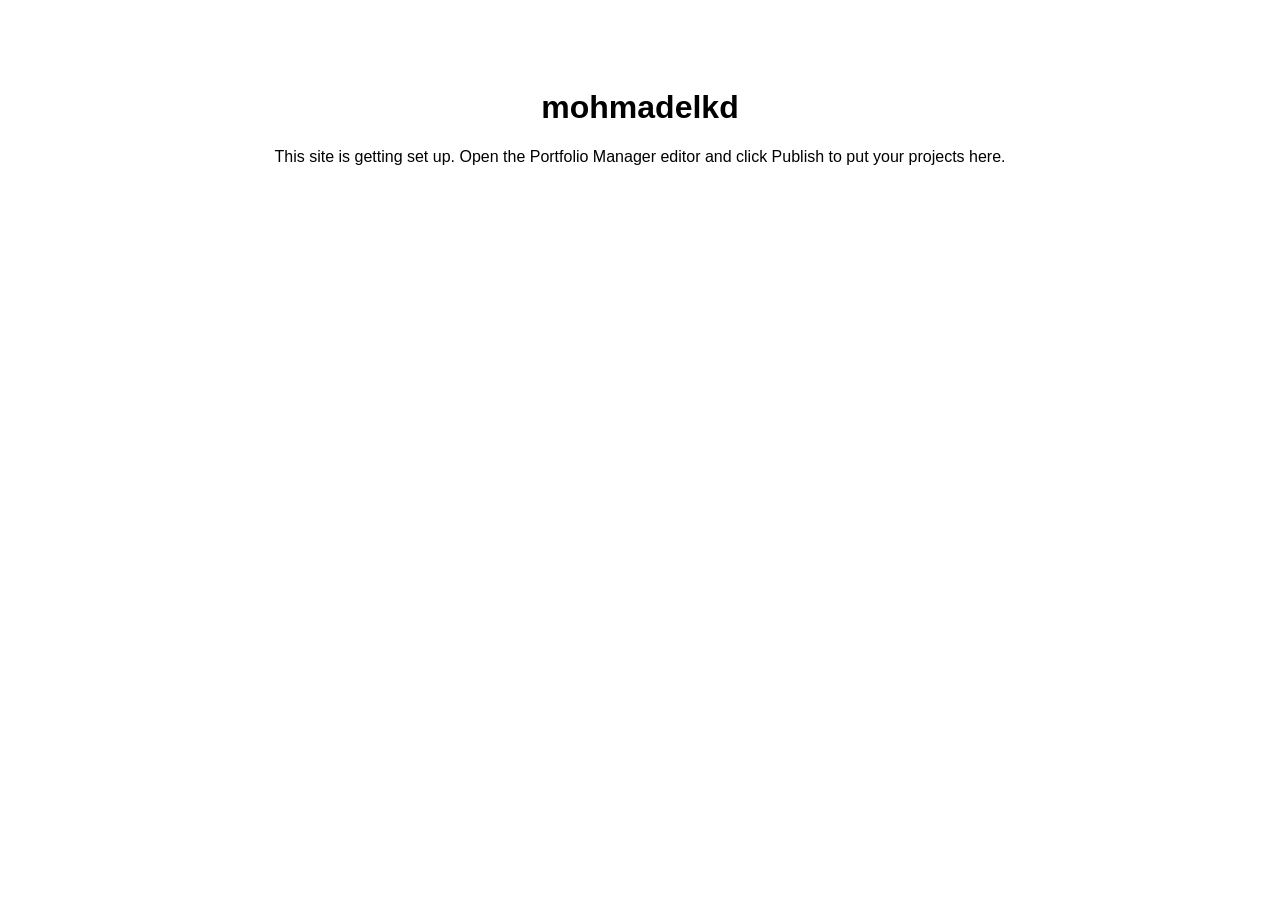
==== index.html @ 54a60931 "Starter page" ====
﻿<!DOCTYPE html><html lang="en"><head><meta charset="utf-8"><meta name="viewport" content="width=device-width, initial-scale=1"><title>mohmadelkd</title></head><body style="font-family:sans-serif;text-align:center;padding:60px 20px"><h1>mohmadelkd</h1><p>This site is getting set up. Open the Portfolio Manager editor and click Publish to put your projects here.</p></body></html>
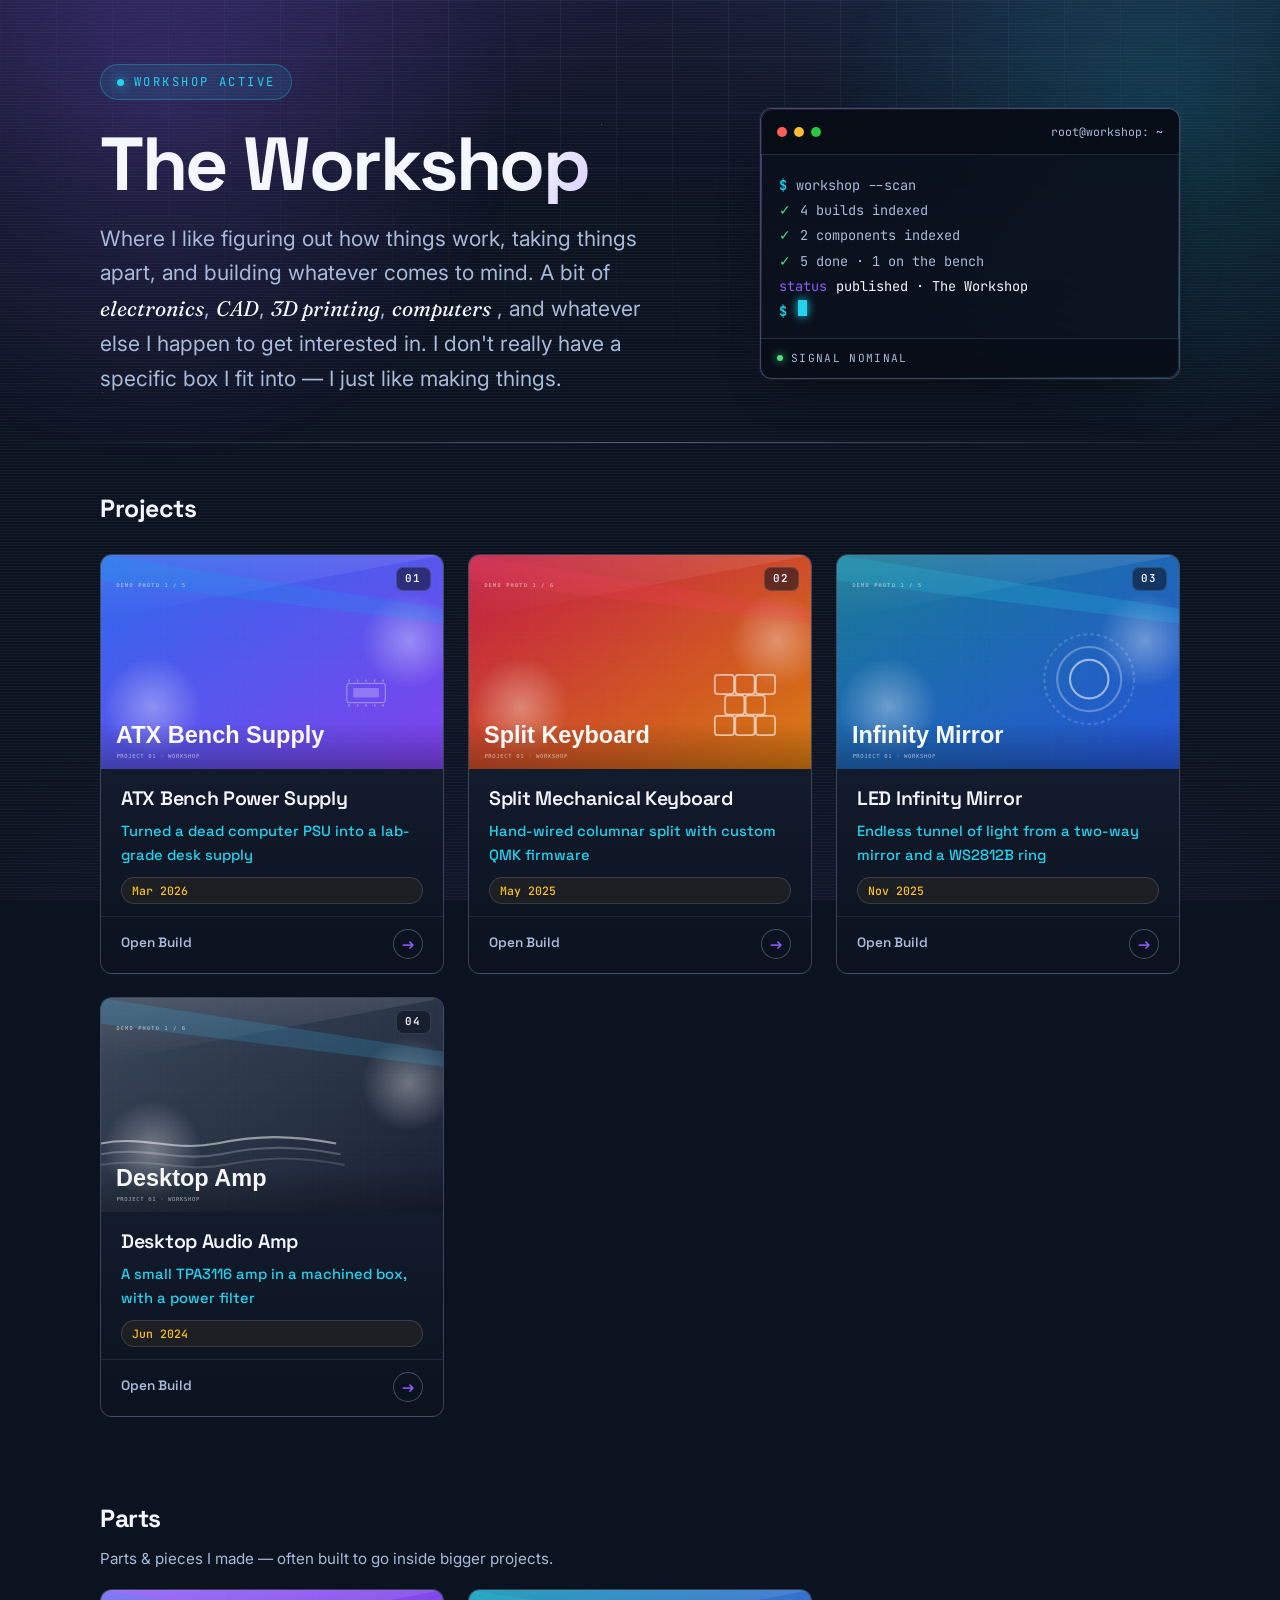
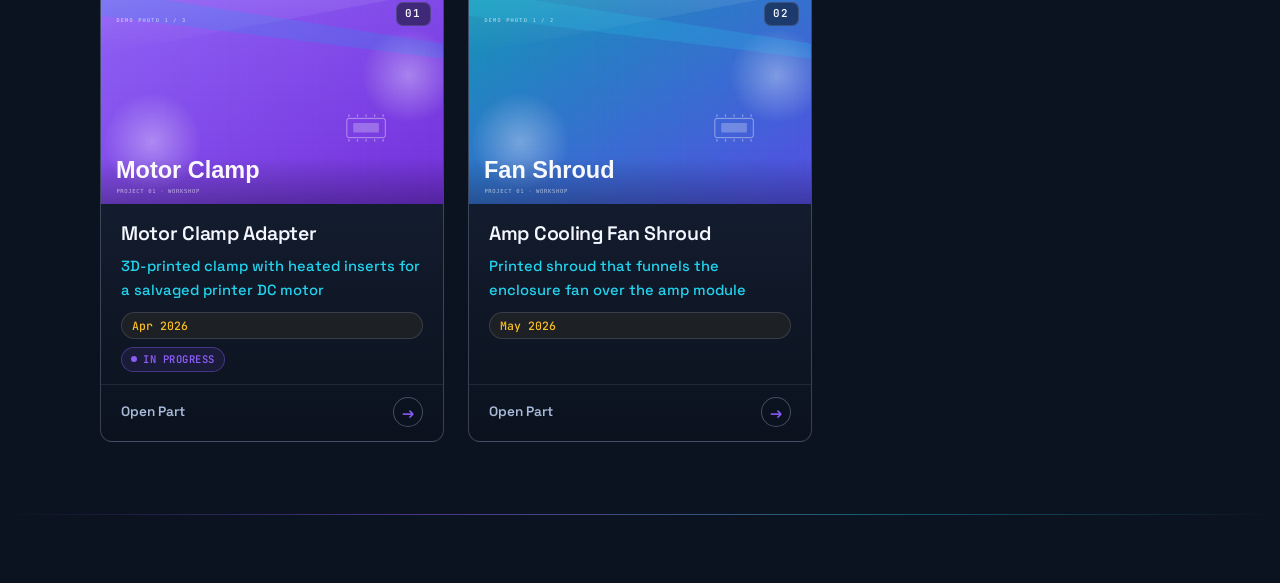
==== commit 16c33ae7: "Publish portfolio-2026-08-17-201203" ====
--- a/index.html
+++ b/index.html
@@ -1 +1,155 @@
-﻿<!DOCTYPE html><html lang="en"><head><meta charset="utf-8"><meta name="viewport" content="width=device-width, initial-scale=1"><title>mohmadelkd</title></head><body style="font-family:sans-serif;text-align:center;padding:60px 20px"><h1>mohmadelkd</h1><p>This site is getting set up. Open the Portfolio Manager editor and click Publish to put your projects here.</p></body></html>
+<!doctype html>
+<html lang="en">
+<head>
+<meta charset="utf-8">
+<meta name="viewport" content="width=device-width, initial-scale=1">
+<title>The Workshop</title>
+<meta name="description" content="Where I like figuring out how things work, taking things apart, and building whatever comes to mind.
+
+A bit of *electronics*, *CAD*, *3D printing*, *computers* , and whatever else I happen to get interested in.
+
+I don't really have a specific box I fit into — I just like making things.">
+<script>document.documentElement.classList.add('js');</script>
+<style>.js body{opacity:0}</style>
+<link rel="stylesheet" href="assets/theme.css">
+<link rel="preconnect" href="https://fonts.googleapis.com">
+<link rel="preconnect" href="https://fonts.gstatic.com" crossorigin>
+<link rel="preload" href="https://fonts.googleapis.com/css2?family=Space+Grotesk:wght@500;600;700&family=Inter:wght@400;500;600&family=JetBrains+Mono:wght@400;500&family=Fraunces:ital,opsz,wght@1,9..144,400;1,9..144,600&display=swap" as="style" onload="this.onload=null;this.rel='stylesheet'">
+<noscript><link href="https://fonts.googleapis.com/css2?family=Space+Grotesk:wght@500;600;700&family=Inter:wght@400;500;600&family=JetBrains+Mono:wght@400;500&family=Fraunces:ital,opsz,wght@1,9..144,400;1,9..144,600&display=swap" rel="stylesheet"></noscript>
+<link rel="icon" href="assets/media/1786723901232-506325-3182fc18-5347-4955-a95a-873f45f7f53d.png">
+<style>:root{--accent:#8b5cf6;--accent-2:#22d3ee;--radius:12px;--page-max:1120px;--grid-min:320px}</style>
+</head>
+<body data-page="index" class="anim-lively">
+
+<main>
+  <section class="hero">
+    <div class="hero-bg" aria-hidden="true">
+      <span class="hero-glow glow-a"></span>
+      <span class="hero-glow glow-b"></span>
+      <span class="hero-stars"></span>
+      <span class="hero-horizon"></span>
+    </div>
+    <div class="hero-inner">
+      <div class="hero-copy">
+        <span class="hero-overline" data-reveal>Workshop active</span>
+        <h1 class="hero-title" data-reveal>The Workshop</h1>
+        <p class="hero-tagline" data-reveal>Where I like figuring out how things work, taking things apart, and building whatever comes to mind.
+
+A bit of <em>electronics</em>, <em>CAD</em>, <em>3D printing</em>, <em>computers</em> , and whatever else I happen to get interested in.
+
+I don&#39;t really have a specific box I fit into — I just like making things.</p>
+        <div class="hero-meta" data-reveal></div>
+        
+      </div>
+      <aside class="hero-term" data-reveal aria-label="Workshop status">
+        <header class="term-head">
+          <span class="term-dot r"></span><span class="term-dot y"></span><span class="term-dot g"></span>
+          <span class="term-title">root@workshop: ~</span>
+        </header>
+        <div class="term-body">
+          <p class="term-line"><span class="t-p">$</span> workshop --scan</p>
+          <p class="term-line"><span class="t-ok">✓</span> 4 builds indexed</p>
+          <p class="term-line"><span class="t-ok">✓</span> 2 components indexed</p>
+          <p class="term-line"><span class="t-ok">✓</span> 5 done · 1 on the bench</p>
+          <p class="term-line"><span class="t-k">status</span><span class="t-v">published · The Workshop</span></p>
+          <p class="term-line"><span class="t-p">$</span><span class="term-cursor"></span></p>
+        </div>
+        <footer class="term-foot"><span class="tf-dot"></span> signal nominal</footer>
+      </aside>
+    </div>
+  </section>
+  
+  <section class="grid-section" data-reveal>
+    
+    <div class="grid-section-head">
+      <h2 class="grid-section-title">Projects</h2>
+      
+    </div>
+    <div class="grid" id="projectGrid">
+      
+      <a class="card" data-reveal href="projects/atx-bench-power-supply/">
+        <span class="card-index">01</span>
+        <div class="card-media"><img src="assets/media/atx-bench-power-supply-1.svg" alt="ATX Bench Power Supply" loading="lazy"></div>
+        <div class="card-body">
+          <h2>ATX Bench Power Supply</h2>
+          <p class="card-subtitle">Turned a dead computer PSU into a lab-grade desk supply</p>
+          <span class="date-badge">Mar 2026</span>
+          
+        </div>
+        <span class="card-go"><span class="card-go-label">Open Build</span><span class="card-go-arrow">→</span></span>
+      </a>
+      <a class="card" data-reveal href="projects/split-mechanical-keyboard/">
+        <span class="card-index">02</span>
+        <div class="card-media"><img src="assets/media/split-mechanical-keyboard-1.svg" alt="Split Mechanical Keyboard" loading="lazy"></div>
+        <div class="card-body">
+          <h2>Split Mechanical Keyboard</h2>
+          <p class="card-subtitle">Hand-wired columnar split with custom QMK firmware</p>
+          <span class="date-badge">May 2025</span>
+          
+        </div>
+        <span class="card-go"><span class="card-go-label">Open Build</span><span class="card-go-arrow">→</span></span>
+      </a>
+      <a class="card" data-reveal href="projects/led-infinity-mirror/">
+        <span class="card-index">03</span>
+        <div class="card-media"><img src="assets/media/led-infinity-mirror-1.svg" alt="LED Infinity Mirror" loading="lazy"></div>
+        <div class="card-body">
+          <h2>LED Infinity Mirror</h2>
+          <p class="card-subtitle">Endless tunnel of light from a two-way mirror and a WS2812B ring</p>
+          <span class="date-badge">Nov 2025</span>
+          
+        </div>
+        <span class="card-go"><span class="card-go-label">Open Build</span><span class="card-go-arrow">→</span></span>
+      </a>
+      <a class="card" data-reveal href="projects/desktop-audio-amp/">
+        <span class="card-index">04</span>
+        <div class="card-media"><img src="assets/media/desktop-audio-amp-1.svg" alt="Desktop Audio Amp" loading="lazy"></div>
+        <div class="card-body">
+          <h2>Desktop Audio Amp</h2>
+          <p class="card-subtitle">A small TPA3116 amp in a machined box, with a power filter</p>
+          <span class="date-badge">Jun 2024</span>
+          
+        </div>
+        <span class="card-go"><span class="card-go-label">Open Build</span><span class="card-go-arrow">→</span></span>
+      </a>
+    </div>
+  </section>
+  
+  <section class="grid-section" data-reveal>
+    
+    <div class="grid-section-head">
+      <h2 class="grid-section-title">Parts</h2>
+      <p class="grid-section-sub">Parts &amp; pieces I made — often built to go inside bigger projects.</p>
+    </div>
+    <div class="grid" id="componentGrid">
+      
+      <a class="card" data-reveal href="components/motor-clamp-adapter/">
+        <span class="card-index">01</span>
+        <div class="card-media"><img src="assets/media/motor-clamp-adapter-1.svg" alt="Motor Clamp Adapter" loading="lazy"></div>
+        <div class="card-body">
+          <h2>Motor Clamp Adapter</h2>
+          <p class="card-subtitle">3D-printed clamp with heated inserts for a salvaged printer DC motor</p>
+          <span class="date-badge">Apr 2026</span>
+          <span class="status-chip status-in-progress">In progress</span>
+        </div>
+        <span class="card-go"><span class="card-go-label">Open Part</span><span class="card-go-arrow">→</span></span>
+      </a>
+      <a class="card" data-reveal href="components/amp-fan-shroud/">
+        <span class="card-index">02</span>
+        <div class="card-media"><img src="assets/media/amp-fan-shroud-1.svg" alt="Amp Cooling Fan Shroud" loading="lazy"></div>
+        <div class="card-body">
+          <h2>Amp Cooling Fan Shroud</h2>
+          <p class="card-subtitle">Printed shroud that funnels the enclosure fan over the amp module</p>
+          <span class="date-badge">May 2026</span>
+          
+        </div>
+        <span class="card-go"><span class="card-go-label">Open Part</span><span class="card-go-arrow">→</span></span>
+      </a>
+    </div>
+  </section>
+</main>
+<footer class="footer" data-reveal="fade"><div class="footer-inner"></div></footer>
+<script>window.__SITE__ = {"siteName":"The Workshop","tagline":"Where I like figuring out how things work, taking things apart, and building whatever comes to mind.\n\nA bit of *electronics*, *CAD*, *3D printing*, *computers* , and whatever else I happen to get interested in.\n\nI don't really have a specific box I fit into — I just like making things.","about":"","links":[],"showDates":true,"showMeta":false,"favicon":"1786723901232-506325-3182fc18-5347-4955-a95a-873f45f7f53d.png","social":[],"heroOverline":"Workshop active","termTitle":"root@workshop: ~","termScan":"workshop --scan","termFoot":"signal nominal","componentsTitle":"Parts","componentsSub":"","showComponents":true,"projectsTitle":"Projects","projectsSub":"","showProjects":true,"emptyProjects":"No projects yet.","backLabel":"All builds","tabTitle":""};</script>
+<script>window.__PROJECTS__ = [{"slug":"atx-bench-power-supply","title":"ATX Bench Power Supply","subtitle":"Turned a dead computer PSU into a lab-grade desk supply","date":"Mar 2026","dateIso":"2026-03-14","showDate":true,"cover":"atx-bench-power-supply-1.svg","featured":true,"photoCount":5,"excerpt":"The build A dead 450 W ATX supply became the most-used thing on my bench. One weekend, a handful of parts, and a healthy respect for","status":"done"},{"slug":"split-mechanical-keyboard","title":"Split Mechanical Keyboard","subtitle":"Hand-wired columnar split with custom QMK firmware","date":"May 2025","dateIso":"2025-05-18","showDate":true,"cover":"split-mechanical-keyboard-1.svg","featured":true,"photoCount":6,"excerpt":"The plan A columnar-staggered split keyboard, hand-wired and running QMK. No PCB — a 3D-printed plate, a bag of switches, and a long evening with an","status":"done"},{"slug":"led-infinity-mirror","title":"LED Infinity Mirror","subtitle":"Endless tunnel of light from a two-way mirror and a WS2812B ring","date":"Nov 2025","dateIso":"2025-11-02","showDate":true,"cover":"led-infinity-mirror-1.svg","featured":false,"photoCount":5,"excerpt":"How it works A two-way mirror facing a real mirror with LEDs between them. Light bounces back and forth, so the reflection looks infinite. - 24-pixel","status":"done"},{"slug":"desktop-audio-amp","title":"Desktop Audio Amp","subtitle":"A small TPA3116 amp in a machined box, with a power filter","date":"Jun 2024","dateIso":"2024-06-11","showDate":true,"cover":"desktop-audio-amp-1.svg","featured":false,"photoCount":6,"excerpt":"The project A ~30 W per channel desktop amp built around a TPA3116D2 module, an aluminum enclosure, and a clean 19 V supply. - Added a","status":"done"}];</script>
+<script src="assets/app.js"></script>
+</body>
+</html>
--- a/assets/theme.css
+++ b/assets/theme.css
@@ -0,0 +1,1689 @@
+:root {
+  --bg: #0c1320;
+  --bg-soft: #162138;
+  --bg-raised: #1e2b45;
+  --chip-bg: rgba(22, 33, 56, 0.66);
+  --field-bg: rgba(22, 33, 56, 0.78);
+  --border: rgba(196, 210, 240, 0.16);
+  --border-strong: rgba(196, 210, 240, 0.3);
+  --text: #f4f7ff;
+  --text-dim: #a8bad8;
+  --accent: #8b5cf6;
+  --accent-2: #22d3ee;
+  --warn: #fbbf24;
+  --radius: 14px;
+  --radius-ctrl: 6px;
+  --page-max: 1120px;
+  --grid-min: 320px;
+  --font-body: "Inter", -apple-system, BlinkMacSystemFont, "Segoe UI", Roboto, sans-serif;
+  --font-display: "Space Grotesk", "Inter", system-ui, sans-serif;
+  --font-mono: "JetBrains Mono", ui-monospace, "Cascadia Code", Consolas, monospace;
+  --glow-accent: 0 0 24px color-mix(in srgb, var(--accent) 35%, transparent);
+  --shadow-card: 0 1px 0 rgba(255, 255, 255, 0.03) inset, 0 18px 40px -18px rgba(0, 0, 0, 0.6);
+  --shadow-lift: 0 1px 0 rgba(255, 255, 255, 0.04) inset, 0 30px 60px -20px rgba(0, 0, 0, 0.75), 0 0 0 1px color-mix(in srgb, var(--accent) 18%, transparent);
+  --ease-out: cubic-bezier(0.16, 1, 0.3, 1);
+  --ease-in-out: cubic-bezier(0.65, 0, 0.35, 1);
+  --dur-micro: 0.16s;
+  --dur-hover: 0.3s;
+  --dur-enter: 0.75s;
+}
+
+* { box-sizing: border-box; }
+
+html {
+  overflow-x: hidden;
+  scrollbar-width: thin;
+  scrollbar-color: var(--accent) var(--bg-soft);
+}
+
+/* Elegant custom scrollbar: a slim gradient pill floating on a soft rail */
+::-webkit-scrollbar { width: 13px; height: 13px; background: transparent; }
+::-webkit-scrollbar-track {
+  background: linear-gradient(180deg, rgba(148, 163, 184, 0.08), rgba(148, 163, 184, 0.02));
+  border-radius: 99px;
+  margin: 3px 3px 3px 1px;
+}
+::-webkit-scrollbar-thumb {
+  background: linear-gradient(180deg, var(--accent), var(--accent-2));
+  border: 4px solid transparent;
+  border-radius: 99px;
+  background-clip: padding-box;
+  min-height: 44px;
+  box-shadow: 0 0 12px color-mix(in srgb, var(--accent) 35%, transparent);
+}
+::-webkit-scrollbar-thumb:hover {
+  border-width: 3px;
+  box-shadow: 0 0 18px color-mix(in srgb, var(--accent) 70%, transparent);
+}
+::-webkit-scrollbar-thumb:active { border-width: 3px; }
+::-webkit-scrollbar-corner { background: transparent; }
+
+body {
+  margin: 0;
+  background: var(--bg);
+  color: var(--text);
+  font-family: var(--font-body);
+  line-height: 1.65;
+  -webkit-font-smoothing: antialiased;
+  text-rendering: optimizeLegibility;
+}
+
+/* Animated ambient background */
+body::before {
+  content: "";
+  position: fixed;
+  inset: 0;
+  z-index: -2;
+  background:
+    radial-gradient(900px 480px at 12% -80px, color-mix(in srgb, var(--accent) 16%, transparent), transparent 60%),
+    radial-gradient(900px 480px at 88% -80px, color-mix(in srgb, var(--accent-2) 10%, transparent), transparent 60%),
+    radial-gradient(1200px 700px at 50% 115%, color-mix(in srgb, var(--accent) 6%, transparent), transparent 65%),
+    repeating-linear-gradient(0deg, rgba(196, 210, 240, 0.045) 0 1px, transparent 1px 3px),
+    var(--bg);
+}
+
+body::after {
+  content: "";
+  position: fixed;
+  top: -56px;
+  right: 0;
+  bottom: -56px;
+  left: 0;
+  z-index: -1;
+  pointer-events: none;
+  background-image:
+    linear-gradient(rgba(196, 210, 240, 0.07) 1px, transparent 1px),
+    linear-gradient(90deg, rgba(196, 210, 240, 0.07) 1px, transparent 1px);
+  background-size: 56px 56px;
+  -webkit-mask-image: radial-gradient(ellipse 90% 60% at 50% 0%, #000 20%, transparent 75%);
+  mask-image: radial-gradient(ellipse 90% 60% at 50% 0%, #000 20%, transparent 75%);
+  animation: grid-drift 30s linear infinite;
+  will-change: transform;
+}
+@keyframes grid-drift {
+  from { transform: translate3d(0, 0, 0); }
+  to { transform: translate3d(0, -56px, 0); }
+}
+
+a { color: var(--accent); text-decoration: none; }
+a:hover { text-decoration: underline; }
+
+img { max-width: 100%; display: block; }
+
+h1, h2, h3, h4, .card h2, .card-subtitle, .btn { font-family: var(--font-display); }
+
+:focus-visible {
+  outline: 2px solid var(--accent);
+  outline-offset: 3px;
+  border-radius: 6px;
+}
+
+/* ---------- Preview banner ---------- */
+.preview-banner {
+  position: sticky;
+  top: 0;
+  z-index: 60;
+  background: rgba(240, 136, 62, 0.14);
+  color: var(--warn);
+  border-bottom: 1px solid rgba(240, 136, 62, 0.35);
+  text-align: center;
+  padding: 8px 16px;
+  font-size: 0.85rem;
+  font-family: var(--font-mono);
+}
+
+/* ---------- Desktop recommendation on phones ---------- */
+.desktop-notice {
+  position: fixed;
+  right: 14px;
+  bottom: 14px;
+  left: 14px;
+  z-index: 90;
+  display: flex;
+  align-items: center;
+  justify-content: space-between;
+  gap: 12px;
+  padding: 12px 14px;
+  border-radius: 12px;
+  background: color-mix(in srgb, var(--bg) 82%, transparent);
+  backdrop-filter: blur(12px);
+  border: 1px solid rgba(139, 147, 163, 0.35);
+  box-shadow: 0 12px 32px rgba(0, 0, 0, 0.35);
+  color: var(--text);
+  font-size: 0.85rem;
+  font-family: var(--font-mono);
+  animation: notice-in 0.4s var(--ease-out) both;
+}
+.desktop-notice-close {
+  flex: 0 0 auto;
+  width: 28px;
+  height: 28px;
+  border: none;
+  border-radius: 8px;
+  background: transparent;
+  color: var(--text-dim);
+  font-size: 0.9rem;
+  line-height: 1;
+  cursor: pointer;
+  display: flex;
+  align-items: center;
+  justify-content: center;
+}
+.desktop-notice-close:hover { color: var(--text); background: rgba(139, 147, 163, 0.15); }
+@keyframes notice-in {
+  from { opacity: 0; transform: translateY(10px); }
+  to { opacity: 1; transform: translateY(0); }
+}
+@media (min-width: 700px) {
+  .desktop-notice { right: auto; left: 16px; bottom: 16px; max-width: 360px; }
+}
+
+/* ---------- Hero ---------- */
+.hero {
+  max-width: var(--page-max);
+  margin: 0 auto;
+  padding: 64px 20px 56px;
+  position: relative;
+}
+.hero-bg {
+  position: absolute;
+  top: 0;
+  bottom: 0;
+  left: 50%;
+  width: 100vw;
+  margin-left: -50vw;
+  overflow: hidden;
+  pointer-events: none;
+  z-index: 0;
+}
+.hero-bg::after {
+  content: "";
+  position: absolute;
+  inset: 0;
+  background: radial-gradient(140% 100% at 50% -10%, color-mix(in srgb, var(--accent) 10%, transparent), transparent 55%);
+}
+.hero > *:not(.hero-bg) { position: relative; z-index: 1; }
+.hero-glow {
+  position: absolute;
+  border-radius: 50%;
+  opacity: 0.5;
+  animation: hero-glow-breathe 20s ease-in-out infinite;
+  will-change: transform, opacity;
+}
+.hero-glow.glow-a {
+  width: 760px;
+  height: 760px;
+  top: -280px;
+  left: -220px;
+  background: radial-gradient(circle, color-mix(in srgb, var(--accent) 42%, transparent) 0%, transparent 68%);
+}
+.hero-glow.glow-b {
+  width: 680px;
+  height: 680px;
+  top: -220px;
+  right: -220px;
+  background: radial-gradient(circle, color-mix(in srgb, var(--accent-2) 34%, transparent) 0%, transparent 68%);
+  animation-delay: -7s;
+  animation-duration: 24s;
+}
+@keyframes hero-glow-breathe {
+  0%, 100% { transform: translate3d(0, 0, 0) scale(1); opacity: 0.42; }
+  50% { transform: translate3d(24px, -28px, 0) scale(1.06); opacity: 0.58; }
+}
+.hero-stars {
+  position: absolute;
+  inset: 0;
+  opacity: 0.7;
+  background-image:
+    radial-gradient(1.6px 1.6px at 18% 34%, rgba(255, 255, 255, 0.75), transparent 60%),
+    radial-gradient(1.2px 1.2px at 32% 72%, rgba(255, 255, 255, 0.5), transparent 60%),
+    radial-gradient(1.4px 1.4px at 47% 26%, rgba(255, 255, 255, 0.45), transparent 60%),
+    radial-gradient(1px 1px at 61% 64%, rgba(255, 255, 255, 0.55), transparent 60%),
+    radial-gradient(1.5px 1.5px at 74% 38%, rgba(255, 255, 255, 0.4), transparent 60%),
+    radial-gradient(1.1px 1.1px at 84% 78%, rgba(255, 255, 255, 0.5), transparent 60%),
+    radial-gradient(1.3px 1.3px at 8% 82%, rgba(255, 255, 255, 0.35), transparent 60%);
+  animation: hero-stars-twinkle 9s ease-in-out infinite alternate;
+}
+@keyframes hero-stars-twinkle {
+  from { opacity: 0.45; }
+  to { opacity: 0.8; }
+}
+.hero-horizon {
+  position: absolute;
+  left: 0;
+  right: 0;
+  bottom: 36px;
+  height: 1px;
+  background: linear-gradient(90deg, transparent, rgba(196, 210, 240, 0.4), transparent);
+}
+.hero-inner {
+  display: grid;
+  grid-template-columns: minmax(0, 1fr) minmax(300px, 420px);
+  gap: 52px;
+  align-items: center;
+}
+.hero-copy { min-width: 0; }
+.hero-overline {
+  display: inline-flex;
+  align-items: center;
+  gap: 10px;
+  font-family: var(--font-mono);
+  font-size: 0.76rem;
+  letter-spacing: 0.2em;
+  text-transform: uppercase;
+  color: var(--accent-2);
+  background: color-mix(in srgb, var(--accent-2) 10%, transparent);
+  border: 1px solid color-mix(in srgb, var(--accent-2) 30%, transparent);
+  padding: 7px 16px;
+  border-radius: 999px;
+  margin-bottom: 26px;
+}
+.hero-overline::before {
+  content: "";
+  width: 7px;
+  height: 7px;
+  border-radius: 50%;
+  background: var(--accent-2);
+  box-shadow: 0 0 12px var(--accent-2);
+  animation: pulse-dot 2.4s ease-in-out infinite;
+}
+@keyframes pulse-dot {
+  0%, 100% { transform: scale(1); opacity: 1; }
+  50% { transform: scale(0.55); opacity: 0.55; }
+}
+.hero-title {
+  font-family: var(--font-display);
+  font-weight: 700;
+  font-size: clamp(2.8rem, 6.4vw, 4.7rem);
+  line-height: 1.03;
+  letter-spacing: -0.03em;
+  margin: 0 0 18px;
+  background: linear-gradient(115deg, var(--text) 35%, var(--accent) 62%, var(--accent-2) 90%);
+  background-size: 200% auto;
+  -webkit-background-clip: text;
+  background-clip: text;
+  -webkit-text-fill-color: transparent;
+  animation: hero-gradient 6s linear infinite;
+}
+@keyframes hero-gradient {
+  to { background-position: 200% center; }
+}
+.hero-tagline {
+  font-size: clamp(1.08rem, 2.2vw, 1.32rem);
+  color: var(--text-dim);
+  margin: 0 0 6px;
+  max-width: 580px;
+}
+.hero-tagline em {
+  font-family: "Fraunces", Georgia, serif;
+  font-style: italic;
+  color: var(--text);
+}
+.hero-meta { margin-top: 26px; display: flex; align-items: center; gap: 10px; flex-wrap: wrap; }
+.meta-chip {
+  font-family: var(--font-mono);
+  font-size: 0.8rem;
+  color: var(--text-dim);
+  border: 1px solid var(--border);
+  background: var(--chip-bg);
+  padding: 6px 14px;
+  border-radius: 999px;
+}
+.hero-link {
+  display: inline-flex;
+  align-items: center;
+  gap: 8px;
+  font-family: var(--font-display);
+  font-size: 0.86rem;
+  font-weight: 600;
+  color: var(--accent);
+  background: linear-gradient(180deg, color-mix(in srgb, var(--accent) 16%, transparent), color-mix(in srgb, var(--accent) 4%, transparent));
+  border: 1px solid color-mix(in srgb, var(--accent) 40%, transparent);
+  padding: 7px 16px;
+  border-radius: 999px;
+  transition: transform 0.25s var(--ease-out), box-shadow 0.25s ease, border-color 0.25s ease;
+}
+.hero-link:hover { transform: translateY(-2px); border-color: var(--accent); box-shadow: var(--glow-accent); text-decoration: none; }
+.hero-link span { font-size: 0.8rem; }
+.hero-about { max-width: 560px; margin: 22px 0 0; color: var(--text-dim); font-size: 1.02rem; overflow-wrap: anywhere; }
+.hero-about p { margin: 0 0 10px; }
+
+/* Terminal status card */
+.hero-term {
+  position: relative;
+  border: 1px solid var(--border-strong);
+  border-radius: var(--radius);
+  background: linear-gradient(180deg, rgba(10, 16, 28, 0.92), rgba(10, 16, 28, 0.78));
+  box-shadow: 0 0 0 1px color-mix(in srgb, var(--accent) 10%, transparent), var(--shadow-card);
+  backdrop-filter: blur(10px);
+  -webkit-backdrop-filter: blur(10px);
+  overflow: hidden;
+  font-family: var(--font-mono);
+}
+.hero-term::before {
+  content: "";
+  position: absolute;
+  inset: 0;
+  padding: 1px;
+  border-radius: inherit;
+  background: linear-gradient(135deg, color-mix(in srgb, var(--accent) 55%, transparent), transparent 40%, transparent 62%, color-mix(in srgb, var(--accent-2) 40%, transparent));
+  -webkit-mask: linear-gradient(#000 0 0) content-box, linear-gradient(#000 0 0);
+  -webkit-mask-composite: xor;
+  mask-composite: exclude;
+  pointer-events: none;
+  z-index: 1;
+}
+.term-head {
+  position: relative;
+  z-index: 1;
+  display: flex;
+  align-items: center;
+  gap: 7px;
+  padding: 13px 16px;
+  border-bottom: 1px solid var(--border);
+  background: rgba(6, 10, 18, 0.55);
+}
+.term-dot { width: 10px; height: 10px; border-radius: 50%; }
+.term-dot.r { background: #ff5f57; }
+.term-dot.y { background: #febc2e; }
+.term-dot.g { background: #28c840; }
+.term-title { margin-left: auto; font-size: 0.72rem; color: var(--text-dim); }
+.term-body {
+  position: relative;
+  z-index: 1;
+  padding: 18px 18px 14px;
+  color: var(--text-dim);
+  font-size: 0.85rem;
+  line-height: 1.85;
+}
+.term-line { display: flex; align-items: baseline; gap: 9px; margin: 0; min-height: 1.65em; }
+.term-line .t-p { color: var(--accent-2); font-weight: 600; }
+.term-line .t-ok { color: #4ade80; }
+.term-line .t-k { color: var(--accent); }
+.term-line .t-v { color: var(--text); }
+.term-cursor {
+  display: inline-block;
+  width: 9px;
+  height: 16px;
+  margin-left: 2px;
+  vertical-align: -2px;
+  background: var(--accent-2);
+  box-shadow: 0 0 10px var(--accent-2);
+  animation: term-blink 1.05s steps(1) infinite;
+}
+@keyframes term-blink { 0%, 49% { opacity: 1; } 50%, 100% { opacity: 0; } }
+.term-foot {
+  position: relative;
+  z-index: 1;
+  display: flex;
+  align-items: center;
+  gap: 8px;
+  padding: 10px 16px;
+  border-top: 1px solid var(--border);
+  font-size: 0.7rem;
+  letter-spacing: 0.12em;
+  text-transform: uppercase;
+  color: var(--text-dim);
+  background: rgba(6, 10, 18, 0.4);
+}
+.tf-dot { width: 6px; height: 6px; border-radius: 50%; background: #4ade80; box-shadow: 0 0 8px #4ade80; }
+
+@media (max-width: 900px) {
+  .hero { padding-top: 64px; }
+  .hero-inner { grid-template-columns: 1fr; gap: 36px; }
+  .hero-term { max-width: 460px; }
+}
+
+/* ---------- Grid ---------- */
+.grid {
+  max-width: var(--page-max);
+  margin: 0 auto;
+  padding: 28px 20px 72px;
+  display: grid;
+  grid-template-columns: repeat(auto-fill, minmax(var(--grid-min, 320px), 1fr));
+  gap: 24px;
+}
+
+/* ---------- Components section (homepage) ---------- */
+.grid-section { max-width: var(--page-max); margin: 0 auto; }
+.grid-section-head { padding: 10px 20px 0; }
+.grid-section-title { font-family: var(--font-display); font-size: 1.55rem; letter-spacing: -0.02em; margin: 0 0 6px; }
+.grid-section-sub { color: var(--text-dim); margin: 0; font-size: 0.95rem; }
+.grid-section .grid { padding-top: 18px; }
+
+/* ---------- Type badge (Component) ---------- */
+.type-badge {
+  display: inline-flex;
+  align-items: center;
+  gap: 5px;
+  font-family: var(--font-mono);
+  font-size: 0.66rem;
+  font-weight: 600;
+  letter-spacing: 0.06em;
+  text-transform: uppercase;
+  color: var(--accent-2);
+  background: color-mix(in srgb, var(--accent-2) 12%, transparent);
+  border: 1px solid color-mix(in srgb, var(--accent-2) 35%, transparent);
+  border-radius: 999px;
+  padding: 3px 9px;
+  white-space: nowrap;
+}
+.type-badge::before { content: ""; width: 6px; height: 6px; border-radius: 50%; background: var(--accent-2); flex: none; }
+.type-badge.big { font-size: 0.72rem; padding: 4px 12px; }
+
+/* ---------- Status chip ---------- */
+.status-chip {
+  display: inline-flex;
+  align-items: center;
+  gap: 6px;
+  font-family: var(--font-mono);
+  font-size: 0.66rem;
+  font-weight: 600;
+  letter-spacing: 0.05em;
+  text-transform: uppercase;
+  color: var(--text-dim);
+  background: var(--chip-bg);
+  border: 1px solid var(--border);
+  border-radius: 999px;
+  padding: 3px 9px;
+  white-space: nowrap;
+}
+.status-chip::before { content: ""; width: 6px; height: 6px; border-radius: 50%; background: currentColor; flex: none; }
+.status-in-progress { color: var(--accent); border-color: color-mix(in srgb, var(--accent) 40%, transparent); background: color-mix(in srgb, var(--accent) 10%, transparent); }
+.status-done { color: var(--accent-2); border-color: color-mix(in srgb, var(--accent-2) 40%, transparent); background: color-mix(in srgb, var(--accent-2) 10%, transparent); }
+.status-shelved { color: var(--text-dim); opacity: 0.7; }
+.card-body .status-chip { align-self: flex-start; margin-top: 2px; }
+
+/* ---------- Versioning ---------- */
+.version-select {
+  position: relative;
+  flex-shrink: 0;
+}
+.version-select-btn {
+  display: inline-flex;
+  align-items: center;
+  gap: 8px;
+  font-family: var(--font-mono);
+  font-size: 0.76rem;
+  font-weight: 700;
+  letter-spacing: 0.05em;
+  color: var(--accent-2);
+  background-color: color-mix(in srgb, var(--accent-2) 12%, transparent);
+  border: 1px solid color-mix(in srgb, var(--accent-2) 40%, transparent);
+  border-radius: 999px;
+  padding: 5px 12px;
+  cursor: pointer;
+  white-space: nowrap;
+  transition: border-color var(--dur-micro) ease, background-color var(--dur-micro) ease;
+}
+.version-select-btn:hover { border-color: var(--accent-2); }
+.version-select-btn:focus-visible { outline: 2px solid var(--accent-2); outline-offset: 2px; }
+.version-select-caret {
+  width: 10px;
+  height: 6px;
+  flex: none;
+  background-image: url("data:image/svg+xml,%3Csvg xmlns='http://www.w3.org/2000/svg' width='10' height='6'%3E%3Cpath d='M1 1l4 4 4-4' stroke='%2322d3ee' stroke-width='1.6' fill='none' stroke-linecap='round' stroke-linejoin='round'/%3E%3C/svg%3E");
+  background-repeat: no-repeat;
+  background-position: center;
+  background-size: 10px auto;
+  transition: transform var(--dur-micro) ease;
+}
+.version-select.open .version-select-caret { transform: rotate(180deg); }
+.version-select-menu {
+  position: absolute;
+  top: calc(100% + 6px);
+  left: 0;
+  z-index: 30;
+  min-width: 100%;
+  display: flex;
+  flex-direction: column;
+  background: var(--bg-raised);
+  border: 1px solid var(--border-strong);
+  border-radius: var(--radius-ctrl);
+  box-shadow: 0 18px 40px -18px rgba(0, 0, 0, 0.7), 0 1px 0 rgba(255, 255, 255, 0.04) inset;
+  padding: 4px;
+  opacity: 0;
+  visibility: hidden;
+  transform: translateY(-4px);
+  transition: opacity var(--dur-micro) ease, transform var(--dur-micro) ease, visibility var(--dur-micro) ease;
+}
+.version-select.open .version-select-menu { opacity: 1; visibility: visible; transform: translateY(0); }
+.version-select-opt {
+  display: block;
+  padding: 6px 12px;
+  border-radius: 5px;
+  font-family: var(--font-mono);
+  font-size: 0.76rem;
+  font-weight: 600;
+  letter-spacing: 0.05em;
+  color: var(--text-dim);
+  text-decoration: none;
+  white-space: nowrap;
+  transition: background-color var(--dur-micro) ease, color var(--dur-micro) ease;
+}
+.version-select-opt:hover { background: color-mix(in srgb, var(--accent-2) 14%, transparent); color: var(--text); }
+.version-select-opt.selected { color: var(--accent-2); background: color-mix(in srgb, var(--accent-2) 10%, transparent); }
+.version-select-opt:focus-visible { outline: 2px solid var(--accent-2); outline-offset: -2px; }
+.title-side { display: inline-flex; align-items: center; gap: 10px; flex-wrap: wrap; }
+
+.version-banner {
+  position: relative;
+  z-index: 5;
+  background: color-mix(in srgb, var(--accent-2) 12%, transparent);
+  color: var(--text-dim);
+  border-bottom: 1px solid color-mix(in srgb, var(--accent-2) 30%, transparent);
+  text-align: center;
+  padding: 9px 16px;
+  font-size: 0.88rem;
+  font-family: var(--font-mono);
+}
+.version-banner a { color: var(--accent-2); font-weight: 600; text-decoration: none; }
+.version-banner a:hover { text-decoration: underline; }
+.version-banner strong { color: var(--text); }
+
+/* ---------- Item page meta row (badges under title) ---------- */
+.project-meta-row { display: flex; align-items: center; gap: 10px; flex-wrap: wrap; margin-top: 12px; }
+
+/* ---------- Related items (full-width rows, like the link rows) ---------- */
+.rel-row {
+  color: var(--text);
+  text-decoration: none;
+}
+.rel-row:hover { text-decoration: none; }
+.rel-row .file-body { gap: 12px; }
+.rel-row .type-badge { flex: none; }
+.rel-go { cursor: default; }
+
+/* ---------- Cards ---------- */
+.card {
+  position: relative;
+  display: flex;
+  flex-direction: column;
+  background:
+    linear-gradient(180deg,
+      color-mix(in srgb, var(--bg-raised) 88%, #000),
+      color-mix(in srgb, var(--bg) 94%, #000));
+  border: 1px solid color-mix(in srgb, var(--border-strong) 55%, var(--border));
+  border-radius: var(--radius);
+  overflow: hidden;
+  color: var(--text);
+  transition: transform 0.35s var(--ease-out), box-shadow 0.35s ease, border-color 0.35s ease;
+  will-change: transform;
+}
+.card::before {
+  content: "";
+  position: absolute;
+  inset: 0;
+  border-radius: inherit;
+  padding: 1px;
+  background: linear-gradient(135deg, color-mix(in srgb, var(--accent) 50%, transparent), transparent 40%, transparent 60%, color-mix(in srgb, var(--accent-2) 35%, transparent));
+  -webkit-mask: linear-gradient(#000 0 0) content-box, linear-gradient(#000 0 0);
+  -webkit-mask-composite: xor;
+  mask-composite: exclude;
+  opacity: 0;
+  transition: opacity 0.35s ease;
+  pointer-events: none;
+}
+.card:hover {
+  transform: translateY(-10px);
+  border-color: color-mix(in srgb, var(--border-strong) 65%, var(--accent) 35%);
+  box-shadow: var(--shadow-lift);
+  text-decoration: none;
+}
+.card:hover::before { opacity: 1; }
+.card::after {
+  content: "";
+  position: absolute;
+  top: 0;
+  left: 14px;
+  right: 14px;
+  height: 2px;
+  background: linear-gradient(90deg, transparent, var(--accent) 30%, var(--accent-2) 70%, transparent);
+  transform: scaleX(0);
+  transform-origin: left;
+  transition: transform 0.5s var(--ease-out);
+  z-index: 3;
+}
+.card:hover::after { transform: scaleX(1); }
+.card-index {
+  position: absolute;
+  top: 12px;
+  right: 12px;
+  z-index: 4;
+  font-family: var(--font-mono);
+  font-size: 0.68rem;
+  font-weight: 600;
+  letter-spacing: 0.14em;
+  color: var(--text);
+  background: rgba(10, 16, 28, 0.55);
+  border: 1px solid var(--border);
+  border-radius: 7px;
+  padding: 2px 8px;
+  backdrop-filter: blur(6px);
+  -webkit-backdrop-filter: blur(6px);
+}
+.card-media {
+  aspect-ratio: 16 / 10;
+  background: var(--bg-raised);
+  overflow: hidden;
+  position: relative;
+}
+.card-media::after {
+  content: "";
+  position: absolute;
+  inset: 0;
+  background: linear-gradient(180deg, transparent 55%, rgba(12, 19, 32, 0.6));
+  opacity: 0;
+  transition: opacity 0.35s ease;
+}
+.card:hover .card-media::after { opacity: 1; }
+.card-media img {
+  width: 100%;
+  height: 100%;
+  object-fit: cover;
+  transition: transform 0.6s var(--ease-out);
+}
+.card:hover .card-media img { transform: scale(1.08); }
+.card-media-empty {
+  background:
+    radial-gradient(circle at 30% 25%, color-mix(in srgb, var(--accent) 18%, transparent), transparent 55%),
+    linear-gradient(135deg, var(--bg-raised), var(--bg-soft));
+}
+.card-media::before {
+  content: "";
+  position: absolute;
+  inset: -60%;
+  background: linear-gradient(105deg, transparent 44%, rgba(255, 255, 255, 0.18) 50%, transparent 56%);
+  transform: translateX(-72%);
+  transition: transform 0.9s var(--ease-out);
+  pointer-events: none;
+}
+.card:hover .card-media::before { transform: translateX(72%); }
+.card-body { padding: 18px 20px 12px; display: flex; flex-direction: column; gap: 6px; flex: 1; }
+.card-title-row { display: flex; align-items: flex-start; justify-content: space-between; gap: 10px; }
+.card h2 {
+  font-size: 1.22rem;
+  font-weight: 600;
+  letter-spacing: -0.015em;
+  margin: 0;
+  line-height: 1.25;
+}
+.card-subtitle { color: var(--accent-2); font-size: 0.92rem; font-weight: 500; margin: 2px 0 0; }
+.card-go {
+  margin-top: auto;
+  display: flex;
+  align-items: center;
+  justify-content: space-between;
+  gap: 10px;
+  padding: 12px 20px 14px;
+  border-top: 1px solid rgba(196, 210, 240, 0.1);
+  font-family: var(--font-display);
+  font-size: 0.85rem;
+  font-weight: 600;
+  color: var(--text-dim);
+  transition: color 0.25s ease;
+}
+.card-go-arrow {
+  flex: none;
+  display: inline-flex;
+  align-items: center;
+  justify-content: center;
+  width: 30px;
+  height: 30px;
+  border-radius: 50%;
+  border: 1px solid var(--border-strong);
+  color: var(--accent);
+  background: rgba(12, 19, 32, 0.6);
+  font-size: 0.95rem;
+  transition: transform 0.3s var(--ease-out), background 0.25s ease, color 0.25s ease, border-color 0.25s ease, box-shadow 0.25s ease;
+}
+.card:hover .card-go { color: var(--text); }
+.card:hover .card-go-arrow {
+  transform: translateX(3px) rotate(-45deg);
+  background: color-mix(in srgb, var(--accent) 20%, rgba(12, 19, 32, 0.6));
+  border-color: var(--accent);
+  color: var(--text);
+  box-shadow: var(--glow-accent);
+}
+
+.date-badge {
+  flex-shrink: 0;
+  font-family: var(--font-mono);
+  font-size: 0.72rem;
+  font-weight: 500;
+  color: var(--warn);
+  border: 1px solid var(--border);
+  background: rgba(251, 191, 36, 0.06);
+  padding: 3px 10px;
+  border-radius: 999px;
+  white-space: nowrap;
+  margin-top: 3px;
+}
+.date-badge-lg { font-size: 0.85rem; padding: 5px 14px; }
+
+.empty { color: var(--text-dim); text-align: center; padding: 56px 0; font-family: var(--font-mono); }
+
+/* ---------- Buttons / chips ---------- */
+.chips { display: flex; flex-wrap: wrap; gap: 12px; }
+.link-chip {
+  display: inline-flex;
+  align-items: center;
+  gap: 8px;
+  padding: 10px 20px;
+  border-radius: var(--radius-ctrl);
+  font-family: var(--font-display);
+  font-weight: 600;
+  font-size: 0.9rem;
+  transition: transform 0.25s var(--ease-out), box-shadow 0.25s ease, background 0.25s ease;
+}
+.link-chip {
+  background: linear-gradient(180deg, color-mix(in srgb, var(--accent) 16%, transparent), color-mix(in srgb, var(--accent) 5%, transparent));
+  border: 1px solid color-mix(in srgb, var(--accent) 45%, transparent);
+  color: var(--accent);
+  box-shadow: 0 4px 14px -6px color-mix(in srgb, var(--accent) 50%, transparent);
+}
+.link-chip:hover { transform: translateY(-3px); box-shadow: var(--glow-accent); text-decoration: none; }
+.link-chip:active, .back-btn:active { transform: translateY(-1px) scale(0.96); }
+.back-btn {
+  display: inline-flex;
+  align-items: center;
+  gap: 8px;
+  padding: 9px 18px;
+  border-radius: var(--radius-ctrl);
+  border: 1px solid var(--border);
+  color: var(--text-dim);
+  font-family: var(--font-display);
+  font-size: 0.88rem;
+  font-weight: 500;
+  transition: color 0.2s ease, border-color 0.2s ease, transform 0.2s ease;
+}
+.back-btn:hover { color: var(--text); border-color: var(--border-strong); transform: translateX(-3px); text-decoration: none; }
+
+/* ---------- Project page ---------- */
+.project-top {
+  display: flex;
+  align-items: center;
+  justify-content: space-between;
+  gap: 14px;
+  flex-wrap: wrap;
+  margin: 2px 0 12px;
+}
+.project-top .back-btn { padding: 7px 15px; border-radius: 999px; }
+.back-btn .back-arrow { font-size: 0.85rem; line-height: 1; }
+.project-crumb {
+  font-family: var(--font-mono);
+  font-size: 0.76rem;
+  letter-spacing: 0.05em;
+  text-transform: uppercase;
+  color: var(--text-dim);
+  opacity: 0.8;
+}
+.project-crumb span { margin: 0 8px; color: var(--accent); opacity: 0.65; }
+
+.project-main {
+  max-width: var(--page-max);
+  margin: 0 auto;
+  padding: 32px 20px 72px;
+}
+.project-header { margin: 16px 0 28px; }
+.project-title-row { display: flex; align-items: center; justify-content: space-between; gap: 14px; flex-wrap: wrap; }
+.project-title-row h1 {
+  font-family: var(--font-display);
+  font-size: clamp(1.9rem, 4.5vw, 2.9rem);
+  font-weight: 700;
+  letter-spacing: -0.025em;
+  margin: 0;
+  line-height: 1.08;
+  background: linear-gradient(115deg, var(--text) 35%, var(--accent) 62%, var(--accent-2) 90%);
+  background-size: 200% auto;
+  -webkit-background-clip: text;
+  background-clip: text;
+  -webkit-text-fill-color: transparent;
+  animation: hero-gradient 6s linear infinite;
+}
+.project-subtitle { color: var(--accent-2); margin: 10px 0 0; font-size: 1.08rem; font-weight: 500; }
+.project-meta {
+  display: flex;
+  gap: 10px;
+  flex-wrap: wrap;
+  margin-top: 18px;
+}
+.meta-chip.icon { display: inline-flex; align-items: center; gap: 7px; }
+
+.content { margin: 30px 0; }
+.content h2 {
+  font-family: var(--font-display);
+  font-size: 1.28rem;
+  font-weight: 600;
+  letter-spacing: -0.01em;
+  margin: 0 0 16px;
+}
+.content h2::after {
+  content: "";
+  display: block;
+  width: 44px;
+  height: 3px;
+  border-radius: 3px;
+  margin-top: 8px;
+  background: linear-gradient(90deg, var(--accent), var(--accent-2));
+}
+
+/* ---------- Gallery ---------- */
+.gallery { margin: 6px 0 10px; }
+.gallery-stage {
+  position: relative;
+  overflow: hidden;
+  border: 1px solid var(--border);
+  border-radius: var(--radius);
+  background: #0a101c;
+  box-shadow: var(--shadow-card);
+  display: flex;
+  justify-content: center;
+  align-items: center;
+  aspect-ratio: 16 / 10;
+  max-width: 820px;
+  margin: 0 auto;
+}
+.gal-bar {
+  position: absolute;
+  left: 0;
+  right: 0;
+  bottom: 0;
+  z-index: 2;
+  display: flex;
+  align-items: center;
+  justify-content: flex-end;
+  gap: 10px;
+  padding: 6px 12px 8px;
+  background: linear-gradient(0deg, rgba(5, 7, 12, 0.92), rgba(5, 7, 12, 0.45) 60%, transparent);
+}
+.gal-counter {
+  font-family: var(--font-mono);
+  font-size: 0.72rem;
+  color: var(--text);
+  padding: 3px 10px;
+  border-radius: 999px;
+  background: rgba(12, 19, 32, 0.72);
+  border: 1px solid var(--border);
+  flex-shrink: 0;
+}
+.gallery-frame {
+  position: relative;
+  overflow: hidden;
+  width: 100%;
+  height: 100%;
+}
+.gallery-main,
+.gallery-incoming {
+  display: block;
+  width: 100%;
+  height: 100%;
+  object-fit: contain;
+  cursor: zoom-in;
+  transition: transform 0.5s var(--ease-out), opacity 0.2s ease;
+}
+.gallery-main.switching { opacity: 0; }
+.gallery-incoming { position: absolute; inset: 0; z-index: 2; }
+.gallery-incoming.next { transform: translateX(100%); }
+.gallery-incoming.prev { transform: translateX(-100%); }
+.gallery-main.out-next { transform: translateX(-100%); }
+.gallery-main.out-prev { transform: translateX(100%); }
+.gal-nav {
+  position: absolute;
+  top: 50%;
+  transform: translateY(-50%);
+  background: rgba(12, 19, 32, 0.7);
+  border: 1px solid var(--border-strong);
+  color: var(--text);
+  width: 44px;
+  height: 44px;
+  border-radius: var(--radius-ctrl);
+  cursor: pointer;
+  font-size: 1.5rem;
+  line-height: 1;
+  display: flex;
+  align-items: center;
+  justify-content: center;
+  backdrop-filter: blur(8px);
+  transition: background 0.2s ease, transform 0.2s ease, box-shadow 0.2s ease;
+}
+.gal-nav:hover {   background: rgba(12, 19, 32, 0.95); box-shadow: var(--glow-accent); transform: translateY(-50%) scale(1.06); }
+.gal-prev { left: 14px; }
+.gal-next { right: 14px; }
+.gallery-thumbs {
+  display: flex;
+  gap: 10px;
+  margin-top: 12px;
+  overflow-x: auto;
+  padding-bottom: 6px;
+}
+.gallery-thumbs > :first-child { margin-inline-start: auto; }
+.gallery-thumbs > :last-child { margin-inline-end: auto; }
+.gallery-thumb {
+  position: relative;
+  padding: 0;
+  border: 0;
+  background: none;
+  width: 92px;
+  height: 62px;
+  border-radius: 9px;
+  overflow: hidden;
+  cursor: pointer;
+  opacity: 0.5;
+  flex-shrink: 0;
+  -webkit-tap-highlight-color: transparent;
+  transition: opacity 0.2s ease, transform 0.2s ease;
+}
+.gallery-thumb img {
+  display: block;
+  width: 100%;
+  height: 100%;
+  object-fit: cover;
+  border-radius: 9px;
+}
+.gallery-thumb::after {
+  content: "";
+  position: absolute;
+  inset: 0;
+  border: 2px solid transparent;
+  border-radius: 9px;
+  pointer-events: none;
+  transition: border-color 0.2s ease;
+}
+.gallery-thumb:hover { opacity: 0.85; transform: translateY(-2px); }
+.gallery-thumb.active {
+  opacity: 1;
+  box-shadow: var(--glow-accent);
+  transform: translateY(-2px) scale(1.05);
+}
+.gallery-thumb.active::after { border-color: var(--accent); }
+
+/* ---------- 3D model preview ---------- */
+.model3d {
+  position: relative;
+  border: 1px solid var(--border);
+  border-radius: var(--radius);
+  background:
+    radial-gradient(circle at 50% 42%, color-mix(in srgb, var(--accent) 8%, transparent), transparent 62%),
+    rgba(10, 16, 28, 0.88);
+  overflow: hidden;
+  min-height: 300px;
+  box-shadow: var(--shadow-card);
+}
+.model3d::before {
+  content: "Loading 3D model\u2026";
+  position: absolute;
+  inset: 0;
+  display: flex;
+  align-items: center;
+  justify-content: center;
+  color: var(--text-dim);
+  font-family: var(--font-mono);
+  font-size: 0.8rem;
+  pointer-events: none;
+}
+.model3d.error::before {
+  content: "Couldn't load the 3D viewer \u2014 the file is still listed in Files below.";
+  padding: 0 24px;
+  text-align: center;
+}
+.model3d.ready::before { content: none; }
+.model3d canvas { position: absolute; inset: 0; z-index: 1; }
+.model3d-status {
+  font-family: var(--font-mono);
+  font-size: 0.72rem;
+  color: var(--text-dim);
+  margin: 8px 0 0;
+  min-height: 1.2em;
+}
+
+/* ---------- 3D viewer + in-window status bar ---------- */
+.model3d-card { margin: 6px 0 24px; }
+.model3d-bar {
+  position: absolute;
+  left: 0;
+  right: 0;
+  bottom: 0;
+  z-index: 3;
+  display: flex;
+  align-items: center;
+  flex-wrap: wrap;
+  gap: 6px;
+  padding: 7px 10px 8px;
+  border-top: 1px solid var(--border);
+  background: linear-gradient(0deg, rgba(4, 7, 14, 0.94), rgba(4, 7, 14, 0.86) 55%, rgba(4, 7, 14, 0));
+}
+.model3d-hint {
+  margin-right: auto;
+  padding-left: 2px;
+  font-family: var(--font-mono);
+  font-size: 0.7rem;
+  color: var(--text-dim);
+}
+.model3d-duty {
+  font-family: var(--font-mono);
+  font-size: 0.68rem;
+  font-weight: 600;
+  letter-spacing: 0.08em;
+  text-transform: uppercase;
+  color: var(--text-dim);
+  margin: 0 3px 0 6px;
+}
+.model3d-btn {
+  display: inline-flex;
+  align-items: center;
+  justify-content: center;
+  min-width: 30px;
+  height: 28px;
+  padding: 0 9px;
+  border-radius: 7px;
+  border: 1px solid rgba(148, 163, 184, 0.25);
+  background: rgba(17, 24, 39, 0.78);
+  color: var(--text);
+  font-family: var(--font-mono);
+  font-size: 0.86rem;
+  font-weight: 600;
+  line-height: 1;
+  cursor: pointer;
+  transition: transform 0.2s var(--ease-out), border-color 0.2s ease, color 0.2s ease, background 0.2s ease;
+}
+.model3d-btn:hover { color: var(--accent); border-color: var(--accent); background: rgba(17, 24, 39, 0.95); transform: translateY(-1px); }
+.model3d-btn:active { transform: translateY(0) scale(0.96); }
+.model3d-btn.active {
+  color: var(--accent);
+  border-color: var(--accent);
+  background: color-mix(in srgb, var(--accent) 14%, rgba(17, 24, 39, 0.85));
+}
+.model3d-btn.src {
+  font-size: 0.68rem;
+  letter-spacing: 0.05em;
+}
+
+/* ---------- Files grid ---------- */
+.file-grid {
+  display: grid;
+  grid-template-columns: 1fr;
+  gap: 10px;
+}
+.file-chip {
+  display: flex;
+  align-items: stretch;
+  min-width: 0;
+  border: 1px solid var(--border);
+  border-radius: var(--radius-ctrl);
+  background: linear-gradient(180deg, rgba(148, 163, 184, 0.14), rgba(148, 163, 184, 0.05));
+  overflow: hidden;
+  transition: border-color 0.2s ease, box-shadow 0.2s ease;
+}
+.file-chip:hover { border-color: var(--border-strong); box-shadow: var(--shadow-card); }
+.link-row {
+  border-color: color-mix(in srgb, var(--accent) 32%, var(--border));
+  background: linear-gradient(180deg, color-mix(in srgb, var(--accent) 14%, transparent), color-mix(in srgb, var(--accent) 4%, transparent));
+}
+.link-row .file-dl { color: var(--accent); }
+.link-row:hover { border-color: var(--accent); box-shadow: var(--shadow-card); }
+.link-row .file-dl:hover { color: var(--text); background: color-mix(in srgb, var(--accent) 12%, transparent); }
+.link-body { position: relative; }
+.link-url {
+  flex: none;
+  max-width: 0;
+  overflow: hidden;
+  white-space: nowrap;
+  text-overflow: ellipsis;
+  font-family: var(--font-mono);
+  font-size: 0.72rem;
+  color: var(--accent-2);
+  opacity: 0;
+  transition: max-width 0.3s var(--ease-out), opacity 0.25s ease;
+}
+.link-row:hover .link-url { max-width: 48%; opacity: 1; }
+.file-body {
+  flex: 1;
+  min-width: 0;
+  display: flex;
+  align-items: center;
+  gap: 10px;
+  padding: 11px 14px;
+  color: var(--text);
+  font-family: var(--font-display);
+  font-size: 0.9rem;
+  font-weight: 600;
+  text-decoration: none;
+}
+.file-body:hover { color: var(--text); text-decoration: none; }
+.file-preview {
+  flex: none;
+  display: inline-flex;
+  align-items: center;
+  justify-content: center;
+  padding: 0 14px;
+  border: 0;
+  border-left: 1px solid var(--border);
+  background: transparent;
+  color: var(--text-dim);
+  font-family: var(--font-display);
+  font-size: 0.82rem;
+  font-weight: 600;
+  cursor: pointer;
+  transition: color 0.2s ease, background 0.2s ease;
+}
+.file-preview:hover { color: var(--accent); background: color-mix(in srgb, var(--accent) 8%, transparent); }
+.file-preview:focus-visible { outline: 2px solid var(--accent); outline-offset: -2px; }
+.file-dl {
+  flex: none;
+  display: inline-flex;
+  align-items: center;
+  justify-content: center;
+  width: 42px;
+  align-self: stretch;
+  border-left: 1px solid var(--border);
+  color: var(--text-dim);
+  font-size: 0.95rem;
+  text-decoration: none;
+  transition: color 0.2s ease, background 0.2s ease;
+}
+.file-dl:hover { color: var(--accent); background: color-mix(in srgb, var(--accent) 10%, transparent); text-decoration: none; }
+.file-badge {
+  flex: none;
+  font-family: var(--font-mono);
+  font-size: 0.62rem;
+  font-weight: 700;
+  letter-spacing: 0.06em;
+  text-transform: uppercase;
+  padding: 3px 7px;
+  border-radius: 6px;
+  border: 1px solid color-mix(in srgb, var(--accent) 35%, transparent);
+  background: color-mix(in srgb, var(--accent) 12%, transparent);
+  color: var(--accent);
+}
+.file-name { flex: 1; min-width: 0; overflow: hidden; text-overflow: ellipsis; white-space: nowrap; }
+.file-size { flex: none; font-family: var(--font-mono); font-size: 0.72rem; color: var(--text-dim); }
+
+/* ---------- File preview modal ---------- */
+.file-preview-overlay {
+  position: fixed;
+  inset: 0;
+  z-index: 200;
+  display: flex;
+  align-items: center;
+  justify-content: center;
+  padding: 24px;
+  background: rgba(6, 10, 18, 0.55);
+  animation: fpFade 0.2s ease;
+}
+.file-preview-overlay[hidden] { display: none; }
+@keyframes fpFade {
+  from { opacity: 0; }
+  to { opacity: 1; }
+}
+.fp-panel {
+  width: min(920px, 100%);
+  max-height: 90vh;
+  display: flex;
+  flex-direction: column;
+  background: var(--bg-soft, #0b1220);
+  border: 1px solid var(--border);
+  border-radius: var(--radius);
+  box-shadow: var(--shadow-card);
+  overflow: hidden;
+  animation: fp-open 0.3s var(--ease-out) both;
+}
+@keyframes fp-open {
+  from { opacity: 0; transform: scale(0.96) translateY(10px); }
+  to { opacity: 1; transform: scale(1) translateY(0); }
+}
+.file-preview-overlay.closing { animation: fpFadeOut 0.2s ease forwards; }
+.fp-panel.closing { animation: fp-close 0.25s var(--ease-out) forwards; }
+@keyframes fpFadeOut { from { opacity: 1; } to { opacity: 0; } }
+@keyframes fp-close {
+  from { opacity: 1; transform: scale(1) translateY(0); }
+  to { opacity: 0; transform: scale(0.96) translateY(10px); }
+}
+.fp-head {
+  display: flex;
+  align-items: center;
+  justify-content: space-between;
+  gap: 12px;
+  padding: 12px 16px;
+  border-bottom: 1px solid var(--border);
+  background: rgba(6, 10, 18, 0.5);
+}
+.fp-title {
+  font-family: var(--font-display);
+  font-weight: 600;
+  font-size: 0.95rem;
+  min-width: 0;
+  overflow: hidden;
+  text-overflow: ellipsis;
+  white-space: nowrap;
+}
+.fp-close {
+  flex: none;
+  width: 30px;
+  height: 30px;
+  display: inline-flex;
+  align-items: center;
+  justify-content: center;
+  border-radius: 7px;
+  border: 1px solid var(--border);
+  background: transparent;
+  color: var(--text-dim);
+  font-size: 0.8rem;
+  cursor: pointer;
+  transition: color 0.2s ease, border-color 0.2s ease, background 0.2s ease;
+}
+.fp-close:hover { color: var(--text); border-color: var(--border-strong); background: rgba(148, 163, 184, 0.1); }
+.fp-body {
+  flex: 1;
+  min-height: 0;
+  overflow: auto;
+  display: flex;
+  align-items: center;
+  justify-content: center;
+  background: #0a101c;
+}
+.fp-body img { max-width: 100%; max-height: 100%; object-fit: contain; }
+.fp-body iframe { width: 100%; height: 100%; min-height: 60vh; border: 0; }
+.fp-body.model { display: block; align-items: stretch; padding: 14px; }
+.fp-body.model .model3d { width: 100%; margin: 0; }
+.fp-body.text { display: block; align-items: stretch; }
+.fp-body pre {
+  margin: 0;
+  padding: 18px;
+  font-family: var(--font-mono);
+  font-size: 0.82rem;
+  line-height: 1.55;
+  white-space: pre-wrap;
+  word-break: break-word;
+}
+.fp-busy {
+  padding: 20px;
+  color: var(--text-dim);
+  font-family: var(--font-mono);
+  font-size: 0.8rem;
+}
+
+/* ---------- Cursor glow (desktop, lively) ---------- */
+.cursor-glow {
+  position: fixed;
+  top: 0;
+  left: 0;
+  width: 520px;
+  height: 520px;
+  border-radius: 50%;
+  pointer-events: none;
+  z-index: 3;
+  opacity: 0;
+  transition: opacity 0.5s ease;
+  background: radial-gradient(circle, color-mix(in srgb, var(--accent) 9%, transparent), transparent 62%);
+  will-change: transform;
+}
+
+/* ---------- Prose ---------- */
+.prose { overflow-wrap: anywhere; }
+.prose p { margin: 0 0 16px; font-size: 1.02rem; }
+.prose h1, .prose h2, .prose h3, .prose h4 { font-family: var(--font-display); margin: 30px 0 12px; letter-spacing: -0.01em; }
+.prose h2 { font-size: 1.5rem; }
+.prose code {
+  font-family: var(--font-mono);
+  font-size: 0.88em;
+  background: color-mix(in srgb, var(--accent) 10%, transparent);
+  border: 1px solid color-mix(in srgb, var(--accent) 20%, transparent);
+  color: #d9c6ff;
+  padding: 2px 7px;
+  border-radius: 6px;
+}
+.prose pre {
+  background: #111a2c;
+  border: 1px solid var(--border);
+  border-radius: var(--radius);
+  padding: 18px;
+  overflow-x: auto;
+  box-shadow: var(--shadow-card);
+}
+.prose pre code { background: none; border: none; color: var(--text); padding: 0; }
+.prose ul { padding-left: 22px; }
+.prose li { margin-bottom: 6px; }
+.prose img { border-radius: var(--radius); margin: 16px 0; box-shadow: var(--shadow-card); }
+.prose blockquote {
+  border-left: 3px solid var(--accent);
+  margin: 18px 0;
+  padding: 4px 18px;
+  color: var(--text-dim);
+  font-style: italic;
+}
+.prose blockquote::before { content: "\201C"; font-family: var(--font-display); font-size: 1.4em; color: var(--accent); }
+
+/* ---------- Prev / next ---------- */
+.proj-nav {
+  display: grid;
+  grid-template-columns: 1fr 1fr;
+  gap: 14px;
+  margin-top: 56px;
+  border-top: 1px solid var(--border);
+  padding-top: 28px;
+}
+.proj-nav-link {
+  display: flex;
+  flex-direction: column;
+  gap: 4px;
+  background: linear-gradient(180deg, var(--bg-soft), var(--bg));
+  border: 1px solid var(--border);
+  border-radius: var(--radius);
+  padding: 16px 18px;
+  transition: border-color 0.25s ease, transform 0.25s var(--ease-out), box-shadow 0.25s ease;
+}
+.proj-nav-link:hover { border-color: var(--border-strong); transform: translateY(-4px); box-shadow: var(--shadow-lift); text-decoration: none; }
+.proj-nav-link.next { text-align: right; }
+.pn-dir { font-family: var(--font-mono); font-size: 0.72rem; color: var(--accent); text-transform: uppercase; letter-spacing: 0.12em; }
+.pn-title { font-family: var(--font-display); font-size: 1rem; color: var(--text); font-weight: 600; }
+@media (max-width: 600px) {
+  .proj-nav { grid-template-columns: 1fr; }
+  .proj-nav-link.next { text-align: left; }
+}
+
+/* ---------- Lightbox ---------- */
+/* ---------- Gallery lightbox (modal panel, like the file preview) ---------- */
+.lightbox {
+  position: fixed;
+  inset: 0;
+  z-index: 100;
+  display: flex;
+  align-items: center;
+  justify-content: center;
+  padding: 24px;
+  background: rgba(6, 10, 18, 0.6);
+  animation: lb-in 0.2s ease;
+}
+.lightbox[hidden] { display: none; }
+@keyframes lb-in {
+  from { opacity: 0; }
+  to { opacity: 1; }
+}
+.lb-panel {
+  width: min(1280px, 96vw);
+  max-height: 92vh;
+  display: flex;
+  flex-direction: column;
+  background: var(--bg-soft, #0b1220);
+  border: 1px solid var(--border);
+  border-radius: var(--radius);
+  box-shadow: var(--shadow-card);
+  overflow: hidden;
+  animation: lb-open 0.3s var(--ease-out) both;
+}
+@keyframes lb-open {
+  from { opacity: 0; transform: scale(0.96) translateY(10px); }
+  to { opacity: 1; transform: scale(1) translateY(0); }
+}
+.lightbox.closing { animation: lb-out 0.2s ease forwards; }
+.lb-panel.closing { animation: lb-close 0.25s var(--ease-out) forwards; }
+@keyframes lb-out { from { opacity: 1; } to { opacity: 0; } }
+@keyframes lb-close {
+  from { opacity: 1; transform: scale(1) translateY(0); }
+  to { opacity: 0; transform: scale(0.96) translateY(10px); }
+}
+.lb-head {
+  display: flex;
+  align-items: center;
+  gap: 12px;
+  padding: 12px 16px;
+  border-bottom: 1px solid var(--border);
+  background: rgba(6, 10, 18, 0.5);
+}
+.lb-title {
+  flex: 1;
+  min-width: 0;
+  overflow: hidden;
+  text-overflow: ellipsis;
+  white-space: nowrap;
+  font-family: var(--font-display);
+  font-weight: 600;
+  font-size: 0.95rem;
+}
+.lb-counter {
+  flex: none;
+  font-family: var(--font-mono);
+  font-size: 0.72rem;
+  color: var(--text-dim);
+  padding: 3px 10px;
+  border-radius: 999px;
+  background: rgba(12, 19, 32, 0.72);
+  border: 1px solid var(--border);
+}
+.lb-close {
+  flex: none;
+  width: 32px;
+  height: 32px;
+  display: inline-flex;
+  align-items: center;
+  justify-content: center;
+  border-radius: 8px;
+  border: 1px solid var(--border);
+  background: transparent;
+  color: var(--text-dim);
+  font-size: 1.15rem;
+  line-height: 1;
+  cursor: pointer;
+  transition: color 0.2s ease, border-color 0.2s ease, background 0.2s ease, transform 0.2s ease;
+}
+.lb-close:hover { color: var(--accent); border-color: var(--accent); background: rgba(148, 163, 184, 0.1); transform: rotate(90deg) scale(1.05); }
+.lb-stage {
+  position: relative;
+  flex: 1;
+  min-height: 62vh;
+  overflow: hidden;
+  background: #0a101c;
+  user-select: none;
+  -webkit-user-select: none;
+}
+.lb-img,
+.lb-incoming {
+  position: absolute;
+  inset: 0;
+  width: 100%;
+  height: 100%;
+  object-fit: contain;
+  user-select: none;
+  -webkit-user-drag: none;
+  transition: opacity 0.24s ease, transform 0.5s var(--ease-out);
+}
+.lb-incoming.next { transform: translateX(100%); }
+.lb-incoming.prev { transform: translateX(-100%); }
+.lb-img.out-next { transform: translateX(-100%); }
+.lb-img.out-prev { transform: translateX(100%); }
+.lb-img.switching { opacity: 0; }
+.lb-busy {
+  position: absolute;
+  inset: 0;
+  display: none;
+  align-items: center;
+  justify-content: center;
+  pointer-events: none;
+}
+.lb-busy.busy { display: flex; }
+.lb-busy span {
+  width: 34px;
+  height: 34px;
+  border-radius: 50%;
+  border: 3px solid var(--border);
+  border-top-color: var(--accent);
+  animation: lb-spin 0.8s linear infinite;
+}
+@keyframes lb-spin { to { transform: rotate(360deg); } }
+.lb-nav {
+  position: absolute;
+  top: 50%;
+  transform: translateY(-50%);
+  z-index: 3;
+  width: 46px;
+  height: 46px;
+  display: flex;
+  align-items: center;
+  justify-content: center;
+  background: rgba(12, 19, 32, 0.72);
+  border: 1px solid var(--border-strong);
+  color: var(--text);
+  font-size: 1.6rem;
+  line-height: 1;
+  border-radius: var(--radius-ctrl);
+  cursor: pointer;
+  backdrop-filter: blur(8px);
+  transition: color 0.2s ease, background 0.2s ease, transform 0.2s ease, box-shadow 0.2s ease;
+}
+.lb-nav:hover { color: var(--accent); background: rgba(12, 19, 32, 0.95); box-shadow: var(--glow-accent); transform: translateY(-50%) scale(1.06); }
+.lb-prev { left: 18px; }
+.lb-next { right: 18px; }
+
+/* ---------- 404 ---------- */
+.nf-main { max-width: var(--page-max); margin: 0 auto; padding: 110px 20px; text-align: center; }
+.nf-title {
+  font-family: var(--font-display);
+  font-size: clamp(4rem, 12vw, 7rem);
+  font-weight: 700;
+  margin: 0;
+  letter-spacing: -0.03em;
+  background: linear-gradient(115deg, var(--text) 35%, var(--accent) 65%, var(--accent-2) 90%);
+  -webkit-background-clip: text;
+  background-clip: text;
+  -webkit-text-fill-color: transparent;
+}
+.nf-text { color: var(--text-dim); margin: 10px 0 28px; font-size: 1.1rem; }
+
+/* ---------- Footer ---------- */
+.footer {
+  border-top: 1px solid transparent;
+  padding: 34px 20px;
+  color: var(--text-dim);
+  font-size: 0.92rem;
+  position: relative;
+}
+.footer::before {
+  content: "";
+  position: absolute;
+  top: -1px;
+  left: 0;
+  right: 0;
+  height: 1px;
+  background: linear-gradient(90deg, transparent, color-mix(in srgb, var(--accent) 50%, transparent), color-mix(in srgb, var(--accent-2) 40%, transparent), transparent);
+}
+.footer-inner { max-width: var(--page-max); margin: 0 auto; text-align: center; }
+.footer p { margin: 0; }
+
+.footer-social {
+  display: flex;
+  flex-wrap: wrap;
+  gap: 10px;
+  justify-content: center;
+  align-items: center;
+}
+.social-btn {
+  display: inline-flex;
+  align-items: center;
+  gap: 8px;
+  padding: 8px 14px;
+  border: 1px solid var(--border);
+  border-radius: 999px;
+  background: var(--chip-bg);
+  color: var(--text-dim);
+  font-family: var(--font-mono);
+  font-size: 0.82rem;
+  letter-spacing: 0.02em;
+  text-decoration: none;
+  transition: color 0.2s ease, border-color 0.2s ease, background 0.2s ease, transform 0.25s var(--ease-out);
+}
+.social-btn:hover {
+  color: var(--accent);
+  border-color: var(--accent);
+  background: color-mix(in srgb, var(--accent) 12%, var(--chip-bg));
+  transform: translateY(-2px);
+  text-decoration: none;
+}
+.social-ico { flex: none; width: 15px; height: 15px; display: inline-flex; align-items: center; justify-content: center; }
+.social-ico svg { width: 100%; height: 100%; display: block; fill: currentColor; }
+.social-label { white-space: nowrap; }
+.footer-text { margin-top: 14px; }
+.footer-text p { display: inline; }
+
+/* ---------- Reveal on scroll ---------- */
+.js [data-reveal] {
+  opacity: 0;
+  transform: translateY(38px) scale(0.97);
+  transition: opacity var(--dur-enter) var(--ease-out), transform var(--dur-enter) var(--ease-out);
+}
+.js [data-reveal].revealed {
+  opacity: 1;
+  transform: none;
+}
+.js [data-reveal="fade"] { transform: none; }
+
+/* ---------- Page load ---------- */
+body { animation: page-in 0.55s ease both; }
+html.js.ready body { opacity: 1; }
+@keyframes page-in {
+  from { opacity: 0; }
+  to { opacity: 1; }
+}
+
+/* ---------- Back to top ---------- */
+.to-top {
+  position: fixed;
+  right: 22px;
+  bottom: 22px;
+  width: 46px;
+  height: 46px;
+  border-radius: var(--radius-ctrl);
+  background: var(--field-bg);
+  border: 1px solid var(--border-strong);
+  color: var(--text);
+  cursor: pointer;
+  font-size: 1.15rem;
+  display: flex;
+  align-items: center;
+  justify-content: center;
+  backdrop-filter: blur(8px);
+  opacity: 0;
+  pointer-events: none;
+  transform: translateY(12px);
+  transition: opacity 0.3s ease, transform 0.3s var(--ease-out), border-color 0.2s ease, box-shadow 0.2s ease;
+  z-index: 70;
+}
+.to-top.show { opacity: 1; pointer-events: auto; transform: none; }
+.to-top:hover { border-color: var(--accent); box-shadow: var(--glow-accent); }
+
+/* ---------- Animation intensity tiers ---------- */
+.anim-quiet [data-reveal], .anim-quiet [data-reveal].revealed { opacity: 1 !important; transform: none !important; }
+.anim-quiet *, .anim-quiet *::before, .anim-quiet *::after { animation: none !important; transition-duration: 0.01ms !important; }
+.anim-quiet .to-top, .anim-quiet .cursor-glow { display: none !important; }
+.anim-subtle *, .anim-subtle *::before, .anim-subtle *::after { transition-duration: 0.28s !important; }
+.anim-subtle body::after, .anim-subtle .hero-overline::before { animation: none !important; }
+.anim-lively .card:hover { transform: translateY(-12px); }
+.anim-lively .to-top:hover { transform: translateY(-3px); box-shadow: var(--glow-accent); }
+.anim-lively .lb-close:hover { transform: rotate(90deg) scale(1.1) translateY(-2px); }
+
+@media (max-width: 600px) {
+  .lightbox { padding: 8px; }
+  .lb-panel { max-height: 96vh; }
+  .lb-nav { width: 38px; height: 38px; font-size: 1.3rem; }
+  .lb-prev { left: 8px; }
+  .lb-next { right: 8px; }
+  .grid { grid-template-columns: 1fr; }
+}
+
+@media (prefers-reduced-motion: reduce) {
+  *, *::before, *::after {
+    animation-duration: 0.01ms !important;
+    animation-iteration-count: 1 !important;
+  }
+  .hero-glow { animation-duration: 20s !important; animation-iteration-count: infinite !important; }
+  .hero-glow.glow-b { animation-duration: 24s !important; }
+  .hero-stars { animation-duration: 9s !important; animation-iteration-count: infinite !important; }
+  .hero-title, .project-title-row h1 { animation-duration: 6s !important; animation-iteration-count: infinite !important; }
+  body { animation-duration: 0.5s !important; }
+  .js [data-reveal] {
+    transform: translateY(14px);
+    transition-property: opacity, transform;
+    transition-duration: 0.7s;
+    transition-timing-function: ease;
+  }
+}
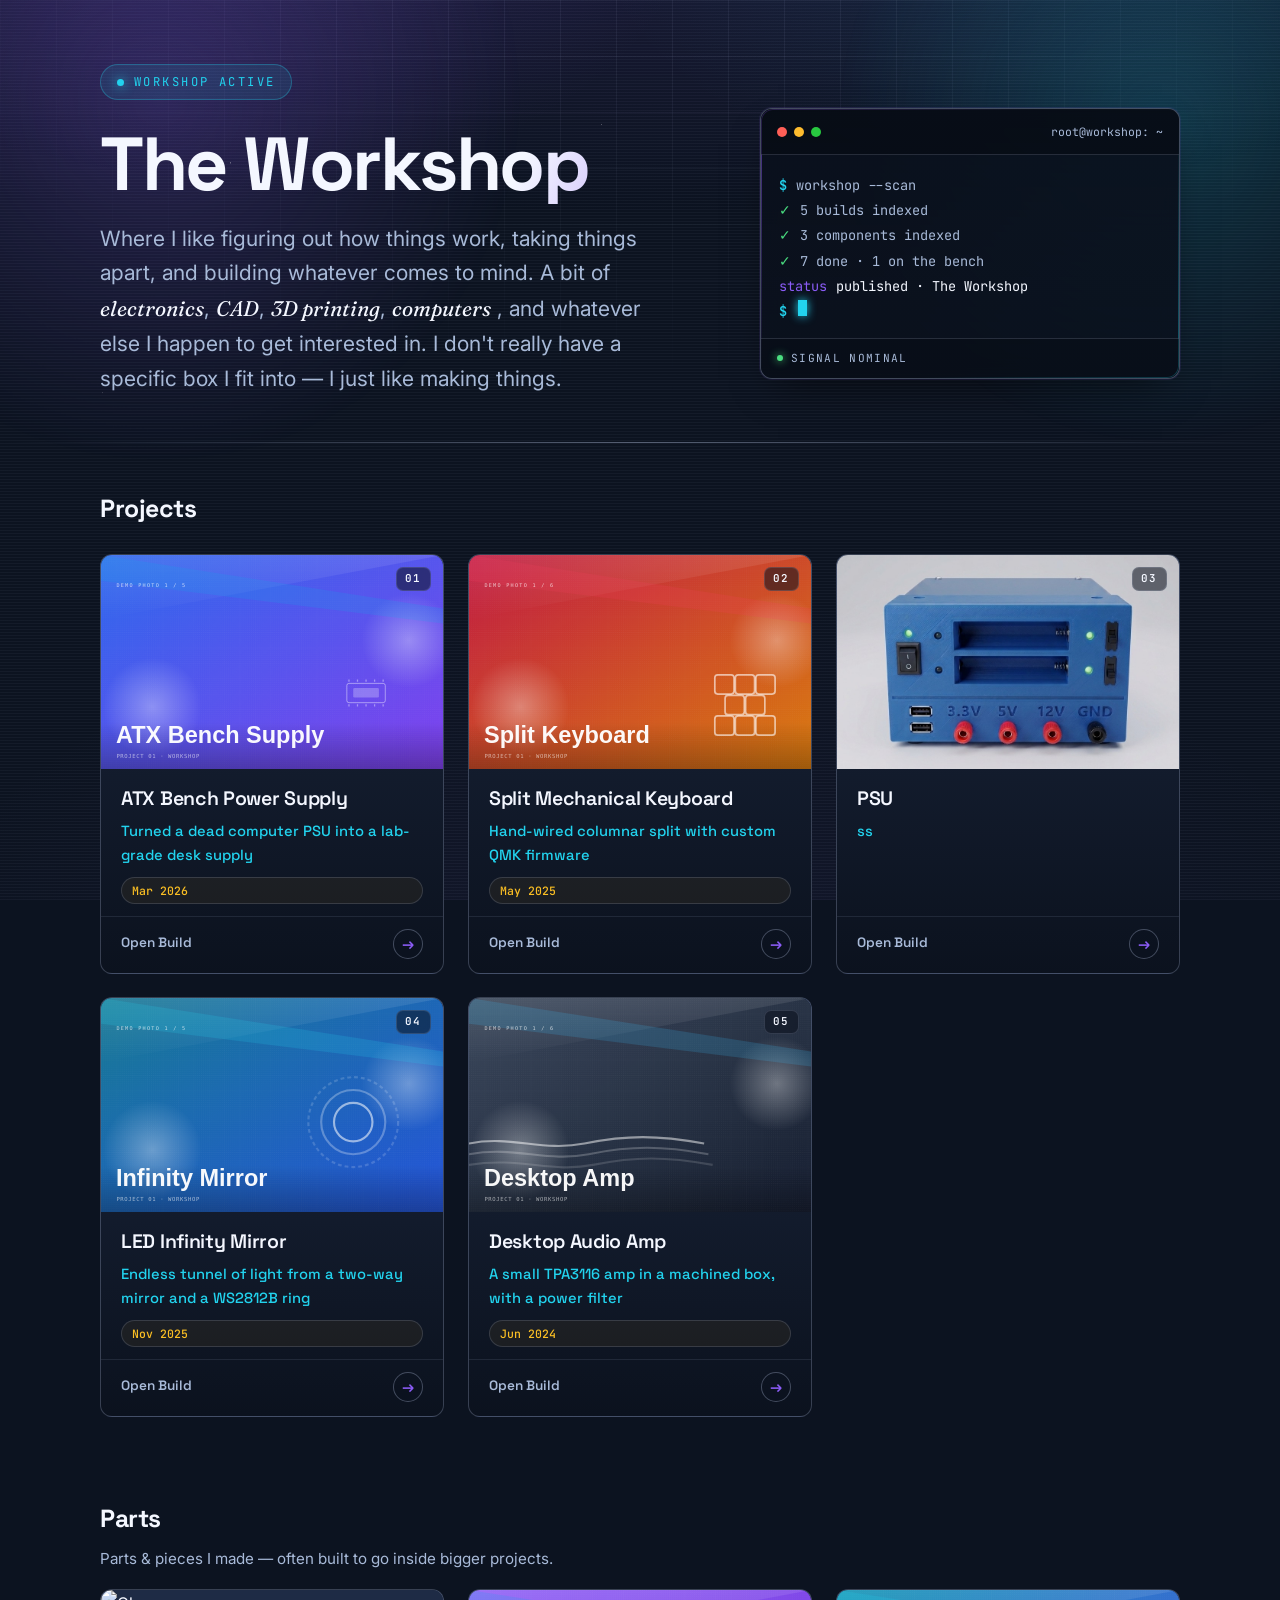
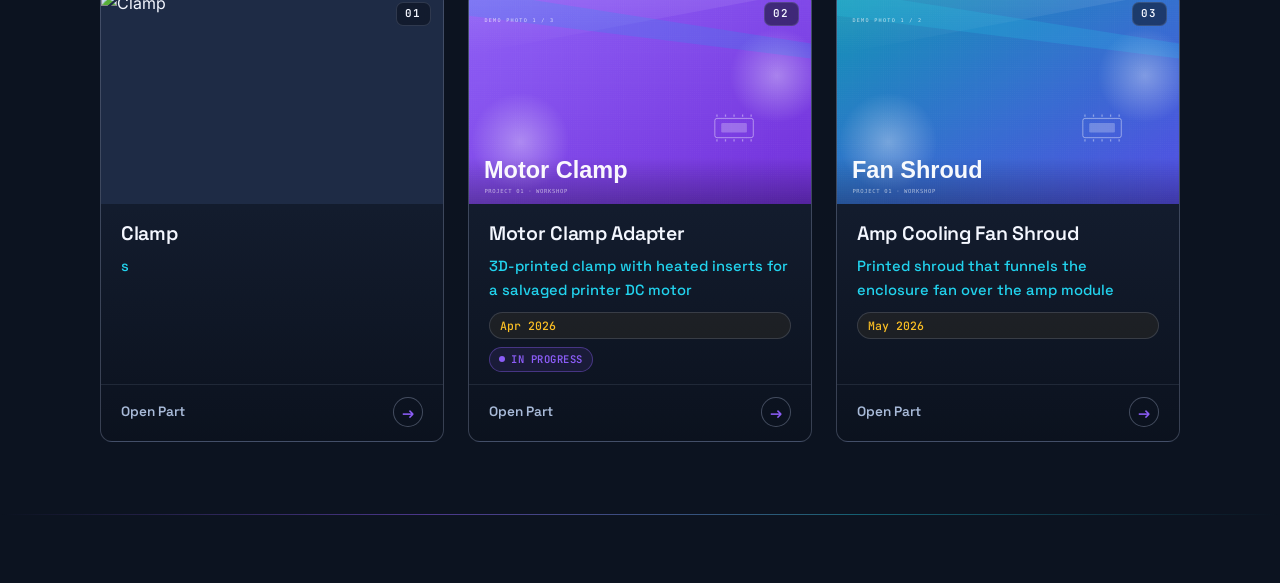
==== commit 3a533c64: "Publish portfolio-2026-08-18-002617" ====
--- a/index.html
+++ b/index.html
@@ -48,9 +48,9 @@
         </header>
         <div class="term-body">
           <p class="term-line"><span class="t-p">$</span> workshop --scan</p>
-          <p class="term-line"><span class="t-ok">✓</span> 4 builds indexed</p>
-          <p class="term-line"><span class="t-ok">✓</span> 2 components indexed</p>
-          <p class="term-line"><span class="t-ok">✓</span> 5 done · 1 on the bench</p>
+          <p class="term-line"><span class="t-ok">✓</span> 5 builds indexed</p>
+          <p class="term-line"><span class="t-ok">✓</span> 3 components indexed</p>
+          <p class="term-line"><span class="t-ok">✓</span> 7 done · 1 on the bench</p>
           <p class="term-line"><span class="t-k">status</span><span class="t-v">published · The Workshop</span></p>
           <p class="term-line"><span class="t-p">$</span><span class="term-cursor"></span></p>
         </div>
@@ -89,8 +89,19 @@
         </div>
         <span class="card-go"><span class="card-go-label">Open Build</span><span class="card-go-arrow">→</span></span>
       </a>
+      <a class="card" data-reveal href="projects/psu/">
+        <span class="card-index">03</span>
+        <div class="card-media"><img src="assets/media/1787009137458-168789-PSU.jpg" alt="PSU" loading="lazy"></div>
+        <div class="card-body">
+          <h2>PSU</h2>
+          <p class="card-subtitle">ss</p>
+          
+          
+        </div>
+        <span class="card-go"><span class="card-go-label">Open Build</span><span class="card-go-arrow">→</span></span>
+      </a>
       <a class="card" data-reveal href="projects/led-infinity-mirror/">
-        <span class="card-index">03</span>
+        <span class="card-index">04</span>
         <div class="card-media"><img src="assets/media/led-infinity-mirror-1.svg" alt="LED Infinity Mirror" loading="lazy"></div>
         <div class="card-body">
           <h2>LED Infinity Mirror</h2>
@@ -101,7 +112,7 @@
         <span class="card-go"><span class="card-go-label">Open Build</span><span class="card-go-arrow">→</span></span>
       </a>
       <a class="card" data-reveal href="projects/desktop-audio-amp/">
-        <span class="card-index">04</span>
+        <span class="card-index">05</span>
         <div class="card-media"><img src="assets/media/desktop-audio-amp-1.svg" alt="Desktop Audio Amp" loading="lazy"></div>
         <div class="card-body">
           <h2>Desktop Audio Amp</h2>
@@ -122,8 +133,19 @@
     </div>
     <div class="grid" id="componentGrid">
       
+      <a class="card" data-reveal href="components/clamp/">
+        <span class="card-index">01</span>
+        <div class="card-media"><img src="assets/media/1787009162953-368238-20260817_150323.jpg.jpeg" alt="Clamp" loading="lazy"></div>
+        <div class="card-body">
+          <h2>Clamp</h2>
+          <p class="card-subtitle">s</p>
+          
+          
+        </div>
+        <span class="card-go"><span class="card-go-label">Open Part</span><span class="card-go-arrow">→</span></span>
+      </a>
       <a class="card" data-reveal href="components/motor-clamp-adapter/">
-        <span class="card-index">01</span>
+        <span class="card-index">02</span>
         <div class="card-media"><img src="assets/media/motor-clamp-adapter-1.svg" alt="Motor Clamp Adapter" loading="lazy"></div>
         <div class="card-body">
           <h2>Motor Clamp Adapter</h2>
@@ -134,7 +156,7 @@
         <span class="card-go"><span class="card-go-label">Open Part</span><span class="card-go-arrow">→</span></span>
       </a>
       <a class="card" data-reveal href="components/amp-fan-shroud/">
-        <span class="card-index">02</span>
+        <span class="card-index">03</span>
         <div class="card-media"><img src="assets/media/amp-fan-shroud-1.svg" alt="Amp Cooling Fan Shroud" loading="lazy"></div>
         <div class="card-body">
           <h2>Amp Cooling Fan Shroud</h2>
@@ -149,7 +171,7 @@
 </main>
 <footer class="footer" data-reveal="fade"><div class="footer-inner"></div></footer>
 <script>window.__SITE__ = {"siteName":"The Workshop","tagline":"Where I like figuring out how things work, taking things apart, and building whatever comes to mind.\n\nA bit of *electronics*, *CAD*, *3D printing*, *computers* , and whatever else I happen to get interested in.\n\nI don't really have a specific box I fit into — I just like making things.","about":"","links":[],"showDates":true,"showMeta":false,"favicon":"1786723901232-506325-3182fc18-5347-4955-a95a-873f45f7f53d.png","social":[],"heroOverline":"Workshop active","termTitle":"root@workshop: ~","termScan":"workshop --scan","termFoot":"signal nominal","componentsTitle":"Parts","componentsSub":"","showComponents":true,"projectsTitle":"Projects","projectsSub":"","showProjects":true,"emptyProjects":"No projects yet.","backLabel":"All builds","tabTitle":""};</script>
-<script>window.__PROJECTS__ = [{"slug":"atx-bench-power-supply","title":"ATX Bench Power Supply","subtitle":"Turned a dead computer PSU into a lab-grade desk supply","date":"Mar 2026","dateIso":"2026-03-14","showDate":true,"cover":"atx-bench-power-supply-1.svg","featured":true,"photoCount":5,"excerpt":"The build A dead 450 W ATX supply became the most-used thing on my bench. One weekend, a handful of parts, and a healthy respect for","status":"done"},{"slug":"split-mechanical-keyboard","title":"Split Mechanical Keyboard","subtitle":"Hand-wired columnar split with custom QMK firmware","date":"May 2025","dateIso":"2025-05-18","showDate":true,"cover":"split-mechanical-keyboard-1.svg","featured":true,"photoCount":6,"excerpt":"The plan A columnar-staggered split keyboard, hand-wired and running QMK. No PCB — a 3D-printed plate, a bag of switches, and a long evening with an","status":"done"},{"slug":"led-infinity-mirror","title":"LED Infinity Mirror","subtitle":"Endless tunnel of light from a two-way mirror and a WS2812B ring","date":"Nov 2025","dateIso":"2025-11-02","showDate":true,"cover":"led-infinity-mirror-1.svg","featured":false,"photoCount":5,"excerpt":"How it works A two-way mirror facing a real mirror with LEDs between them. Light bounces back and forth, so the reflection looks infinite. - 24-pixel","status":"done"},{"slug":"desktop-audio-amp","title":"Desktop Audio Amp","subtitle":"A small TPA3116 amp in a machined box, with a power filter","date":"Jun 2024","dateIso":"2024-06-11","showDate":true,"cover":"desktop-audio-amp-1.svg","featured":false,"photoCount":6,"excerpt":"The project A ~30 W per channel desktop amp built around a TPA3116D2 module, an aluminum enclosure, and a clean 19 V supply. - Added a","status":"done"}];</script>
+<script>window.__PROJECTS__ = [{"slug":"atx-bench-power-supply","title":"ATX Bench Power Supply","subtitle":"Turned a dead computer PSU into a lab-grade desk supply","date":"Mar 2026","dateIso":"2026-03-14","showDate":true,"cover":"atx-bench-power-supply-1.svg","featured":true,"photoCount":5,"excerpt":"The build A dead 450 W ATX supply became the most-used thing on my bench. One weekend, a handful of parts, and a healthy respect for","status":"done"},{"slug":"split-mechanical-keyboard","title":"Split Mechanical Keyboard","subtitle":"Hand-wired columnar split with custom QMK firmware","date":"May 2025","dateIso":"2025-05-18","showDate":true,"cover":"split-mechanical-keyboard-1.svg","featured":true,"photoCount":6,"excerpt":"The plan A columnar-staggered split keyboard, hand-wired and running QMK. No PCB — a 3D-printed plate, a bag of switches, and a long evening with an","status":"done"},{"slug":"psu","title":"PSU","subtitle":"ss","date":null,"dateIso":null,"showDate":true,"cover":"1787009137458-168789-PSU.jpg","featured":false,"photoCount":1,"excerpt":"","status":"done"},{"slug":"led-infinity-mirror","title":"LED Infinity Mirror","subtitle":"Endless tunnel of light from a two-way mirror and a WS2812B ring","date":"Nov 2025","dateIso":"2025-11-02","showDate":true,"cover":"led-infinity-mirror-1.svg","featured":false,"photoCount":5,"excerpt":"How it works A two-way mirror facing a real mirror with LEDs between them. Light bounces back and forth, so the reflection looks infinite. - 24-pixel","status":"done"},{"slug":"desktop-audio-amp","title":"Desktop Audio Amp","subtitle":"A small TPA3116 amp in a machined box, with a power filter","date":"Jun 2024","dateIso":"2024-06-11","showDate":true,"cover":"desktop-audio-amp-1.svg","featured":false,"photoCount":6,"excerpt":"The project A ~30 W per channel desktop amp built around a TPA3116D2 module, an aluminum enclosure, and a clean 19 V supply. - Added a","status":"done"}];</script>
 <script src="assets/app.js"></script>
 </body>
 </html>
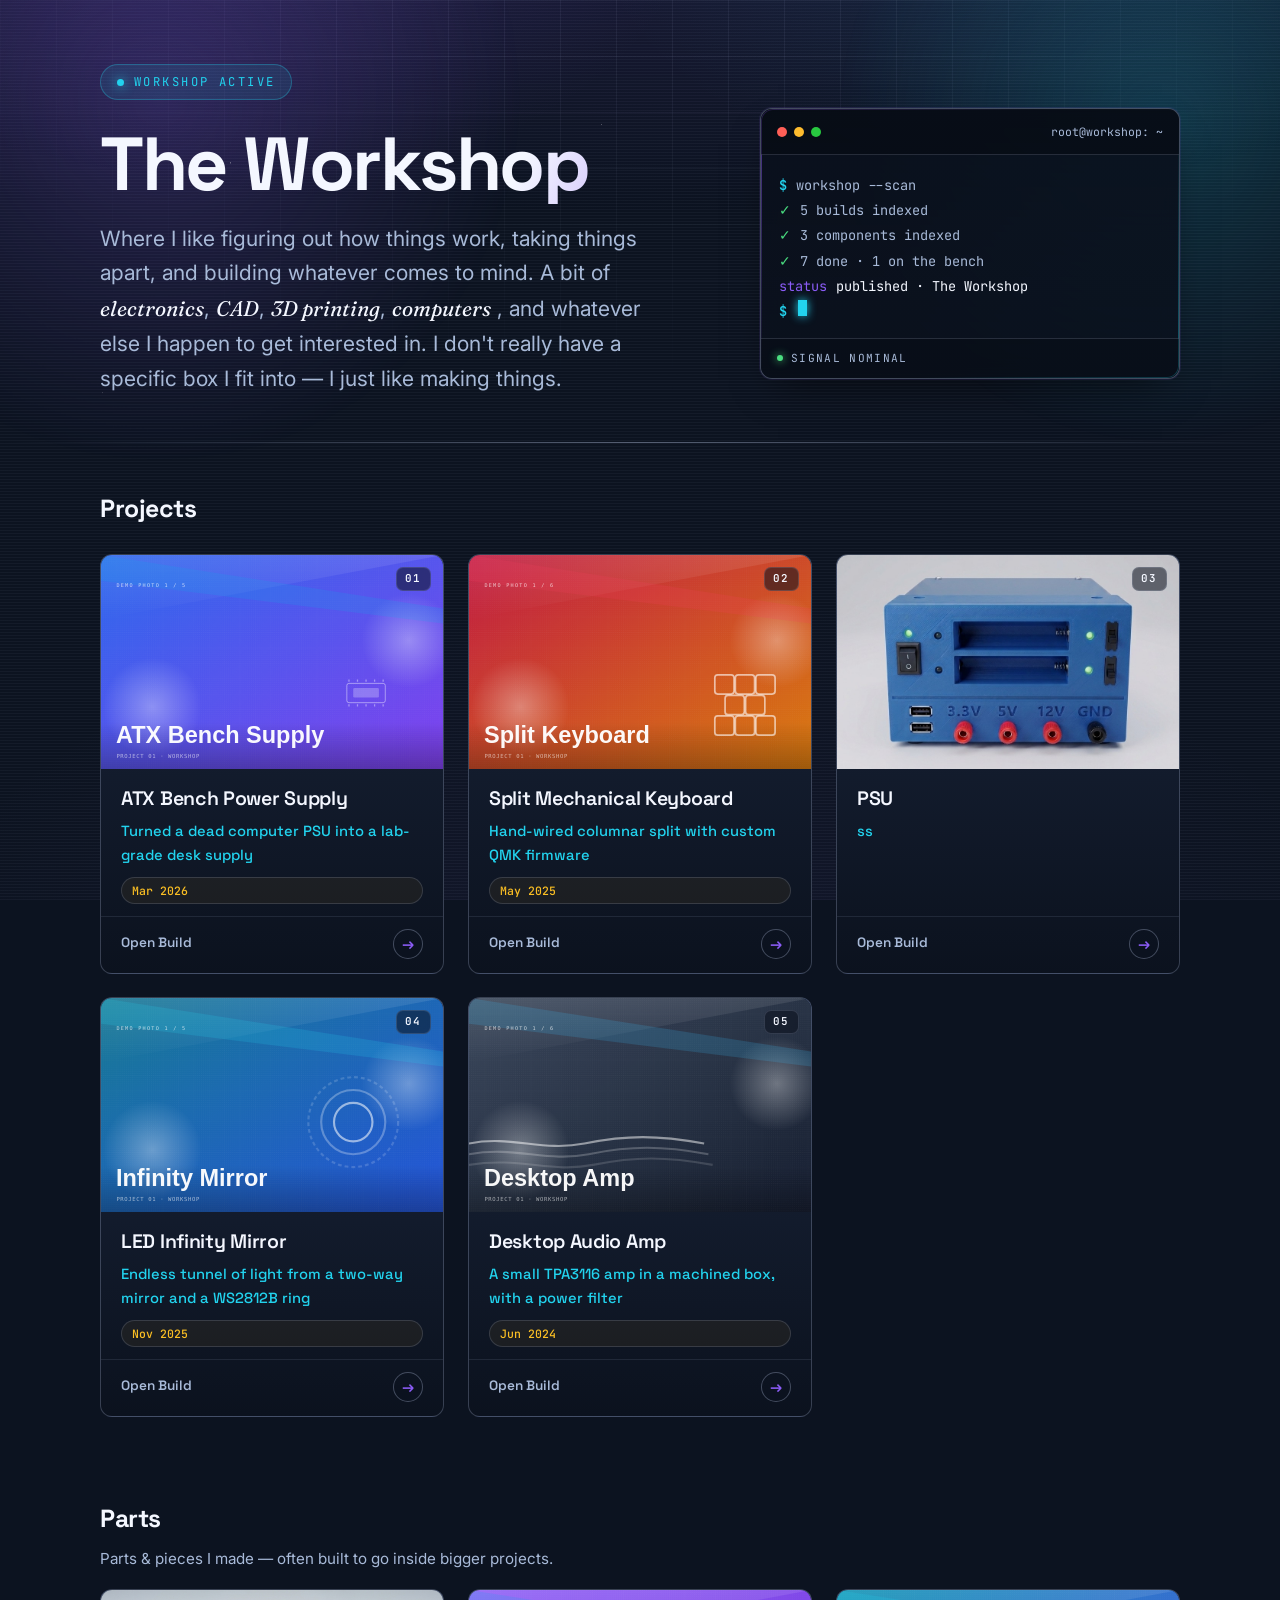
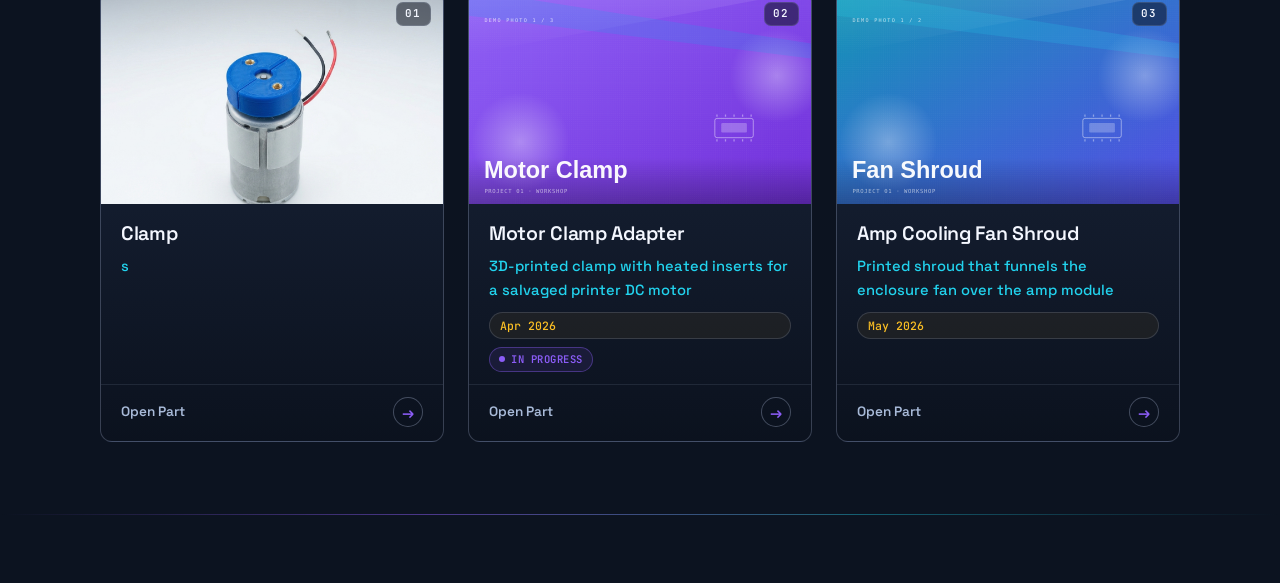
==== commit e185c673: "Publish portfolio-2026-08-18-121316" ====
--- a/index.html
+++ b/index.html
@@ -135,7 +135,7 @@
       
       <a class="card" data-reveal href="components/clamp/">
         <span class="card-index">01</span>
-        <div class="card-media"><img src="assets/media/1787009162953-368238-20260817_150323.jpg.jpeg" alt="Clamp" loading="lazy"></div>
+        <div class="card-media"><img src="assets/media/1787051590402-775732-clamp.jpg" alt="Clamp" loading="lazy"></div>
         <div class="card-body">
           <h2>Clamp</h2>
           <p class="card-subtitle">s</p>
